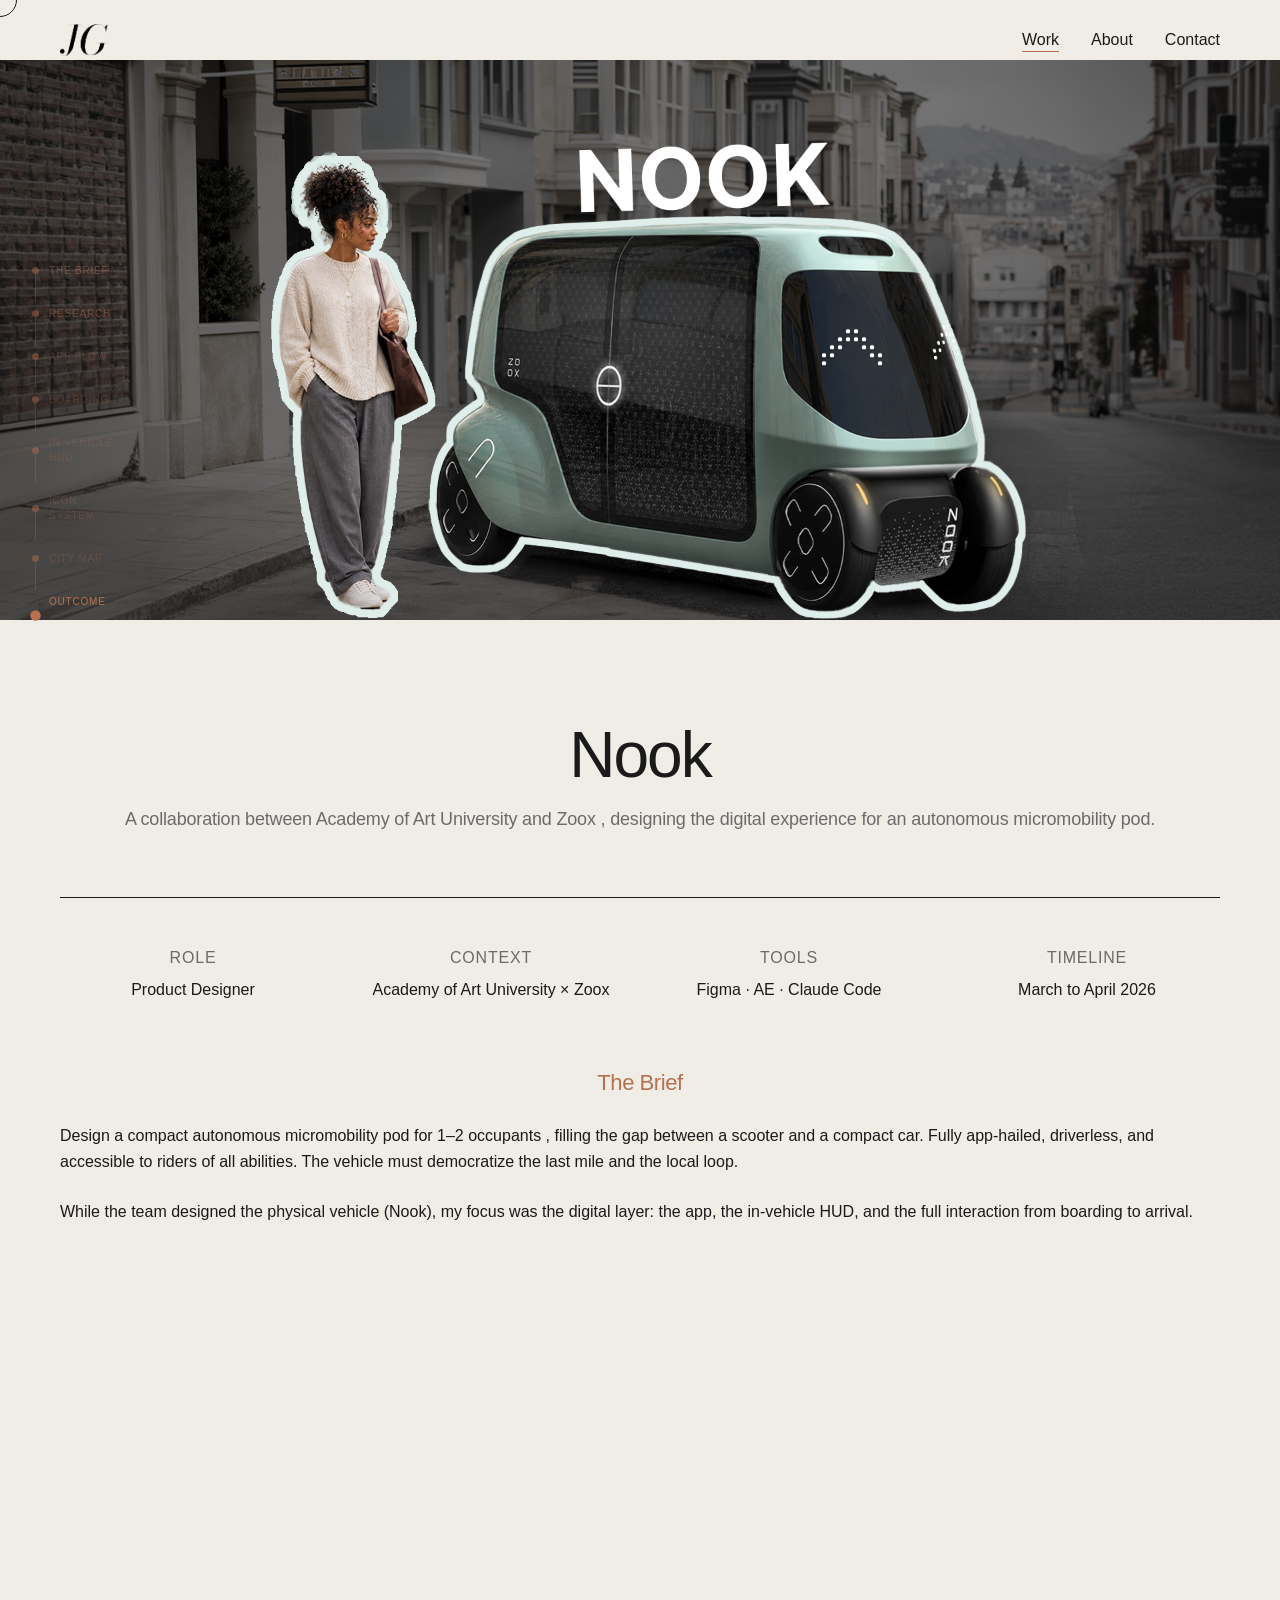
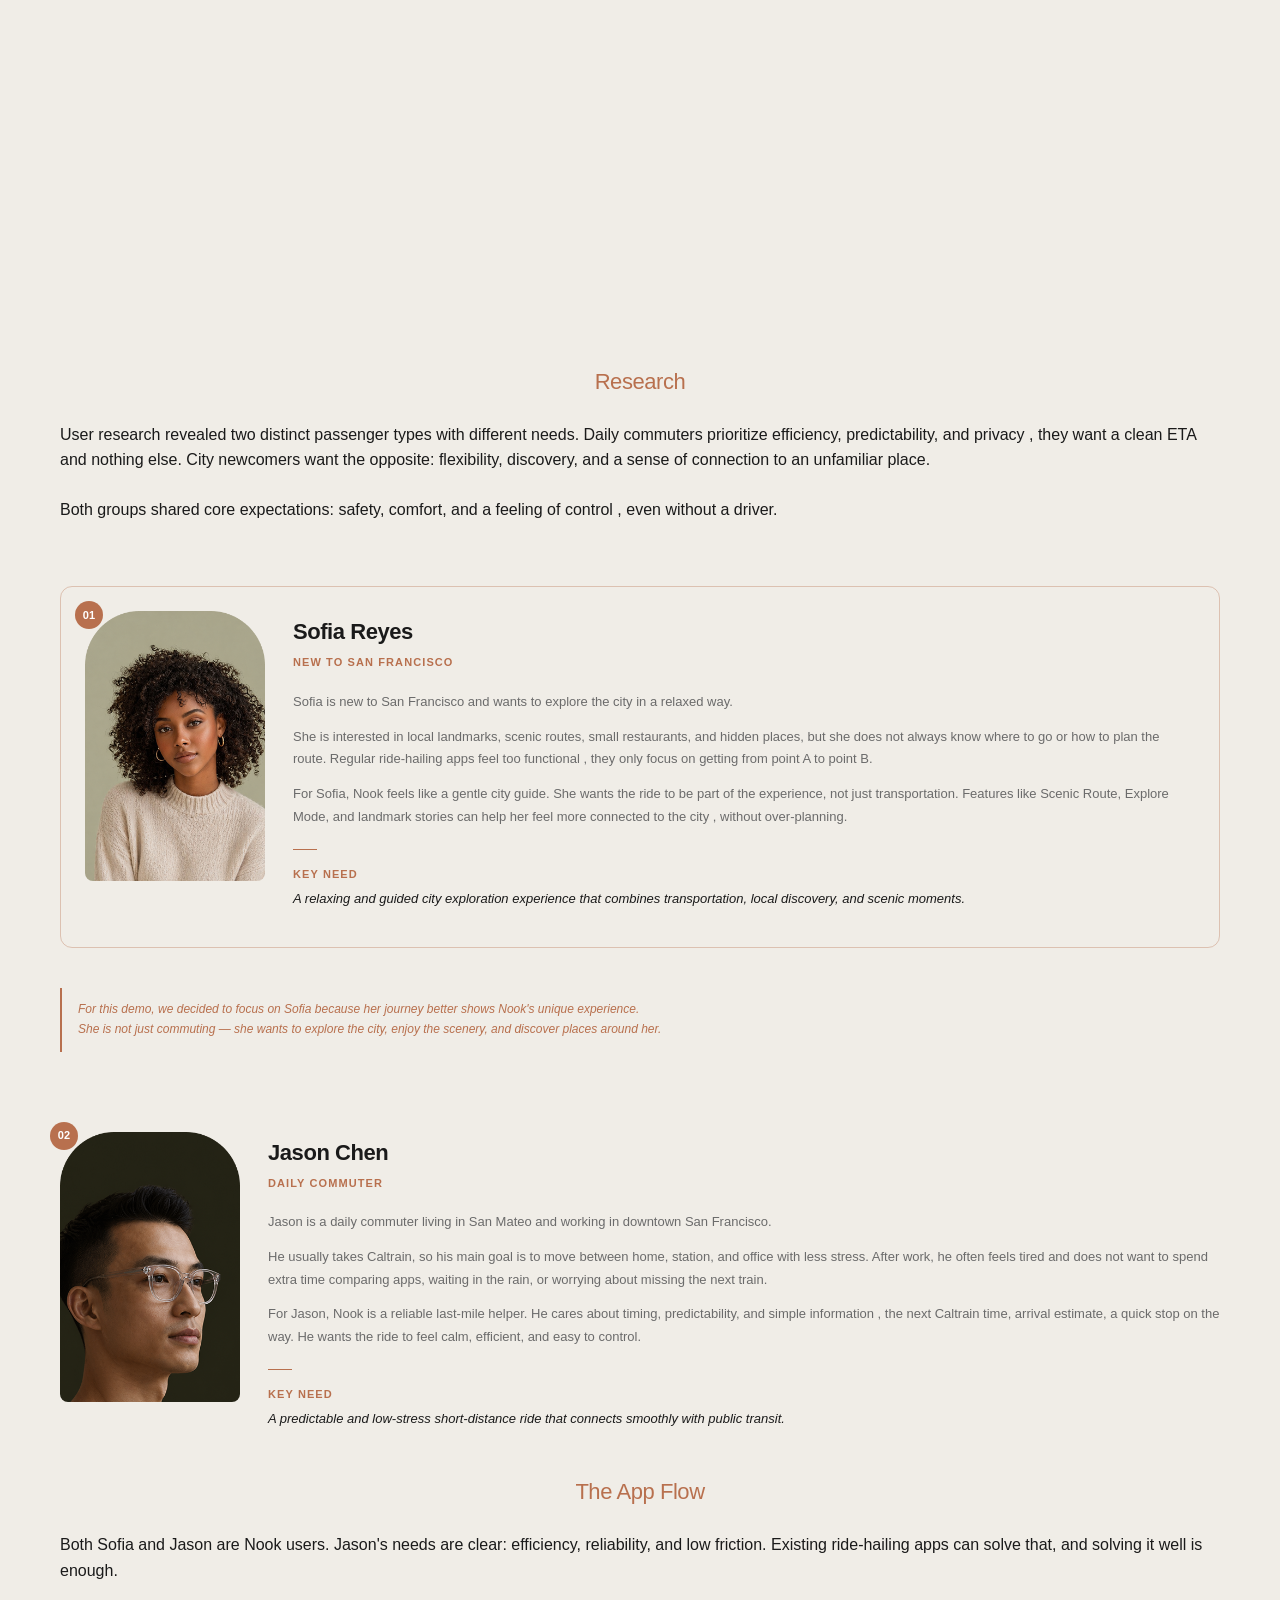
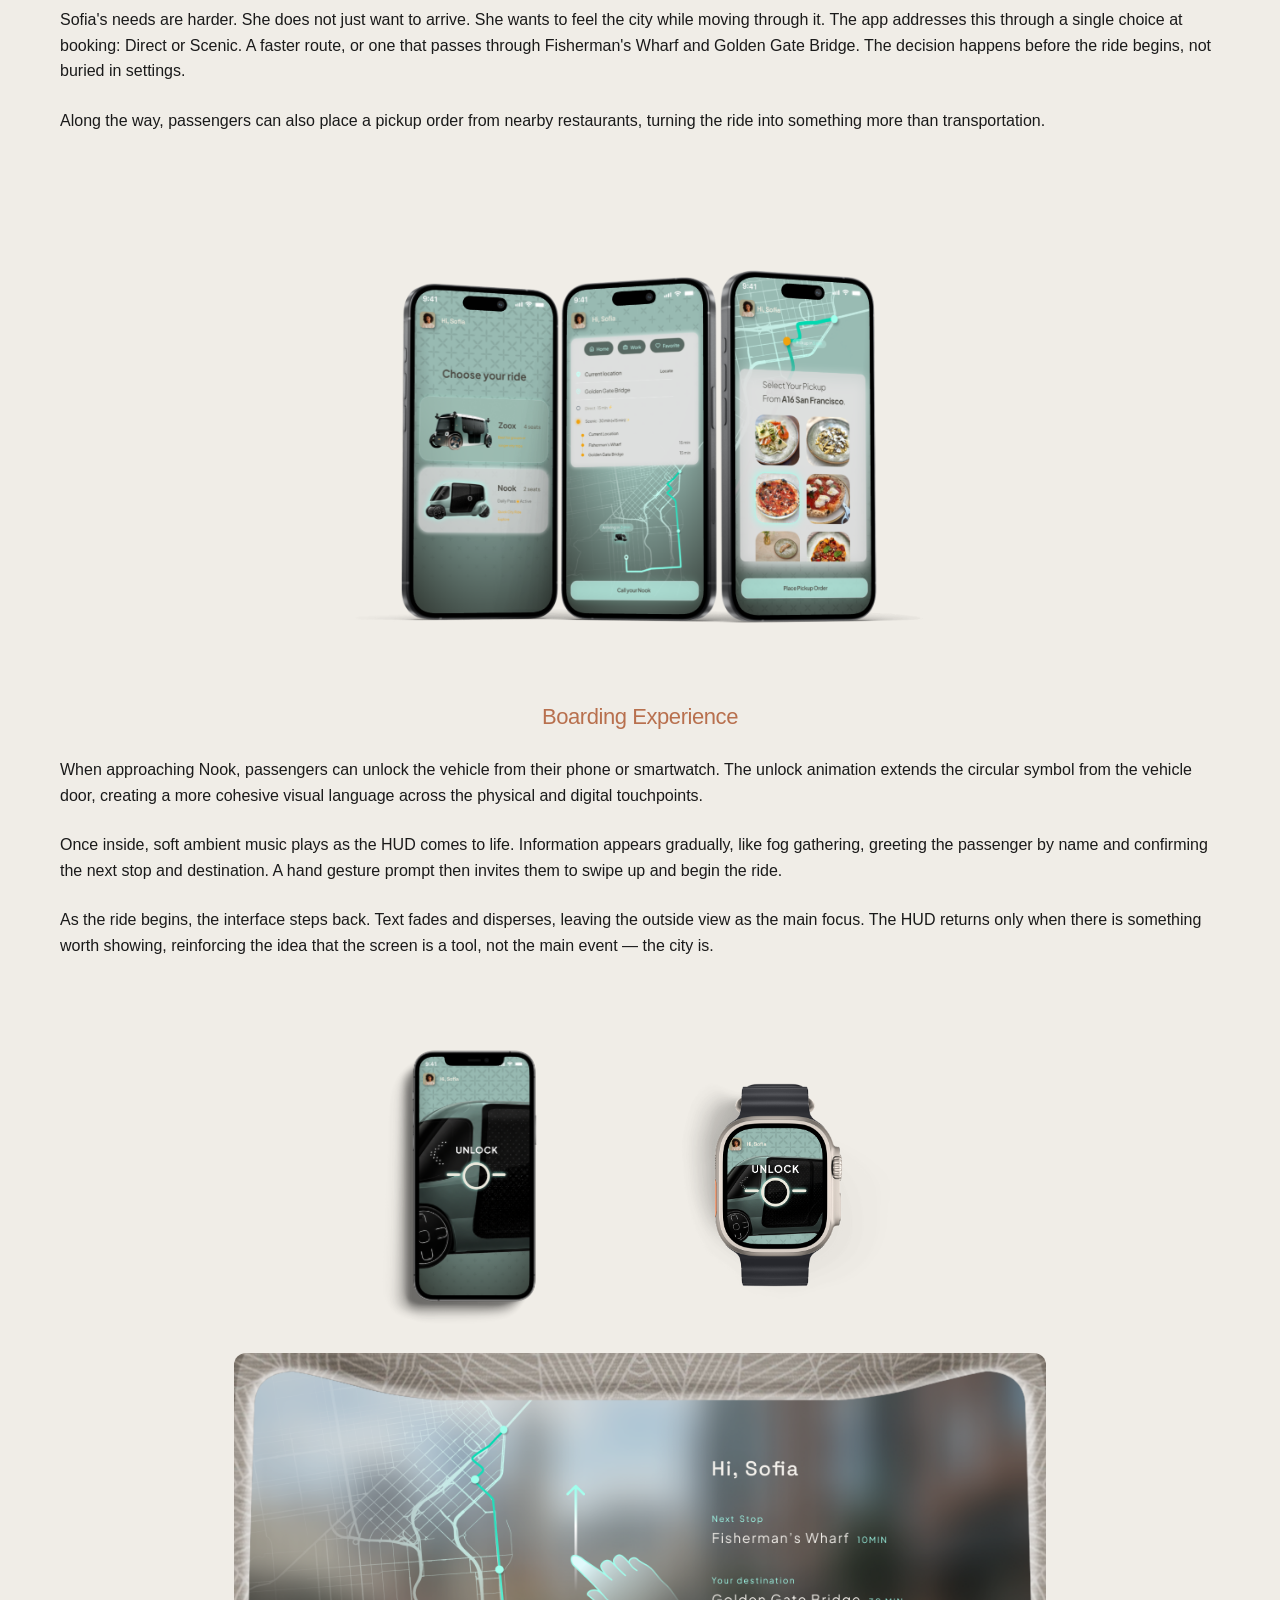
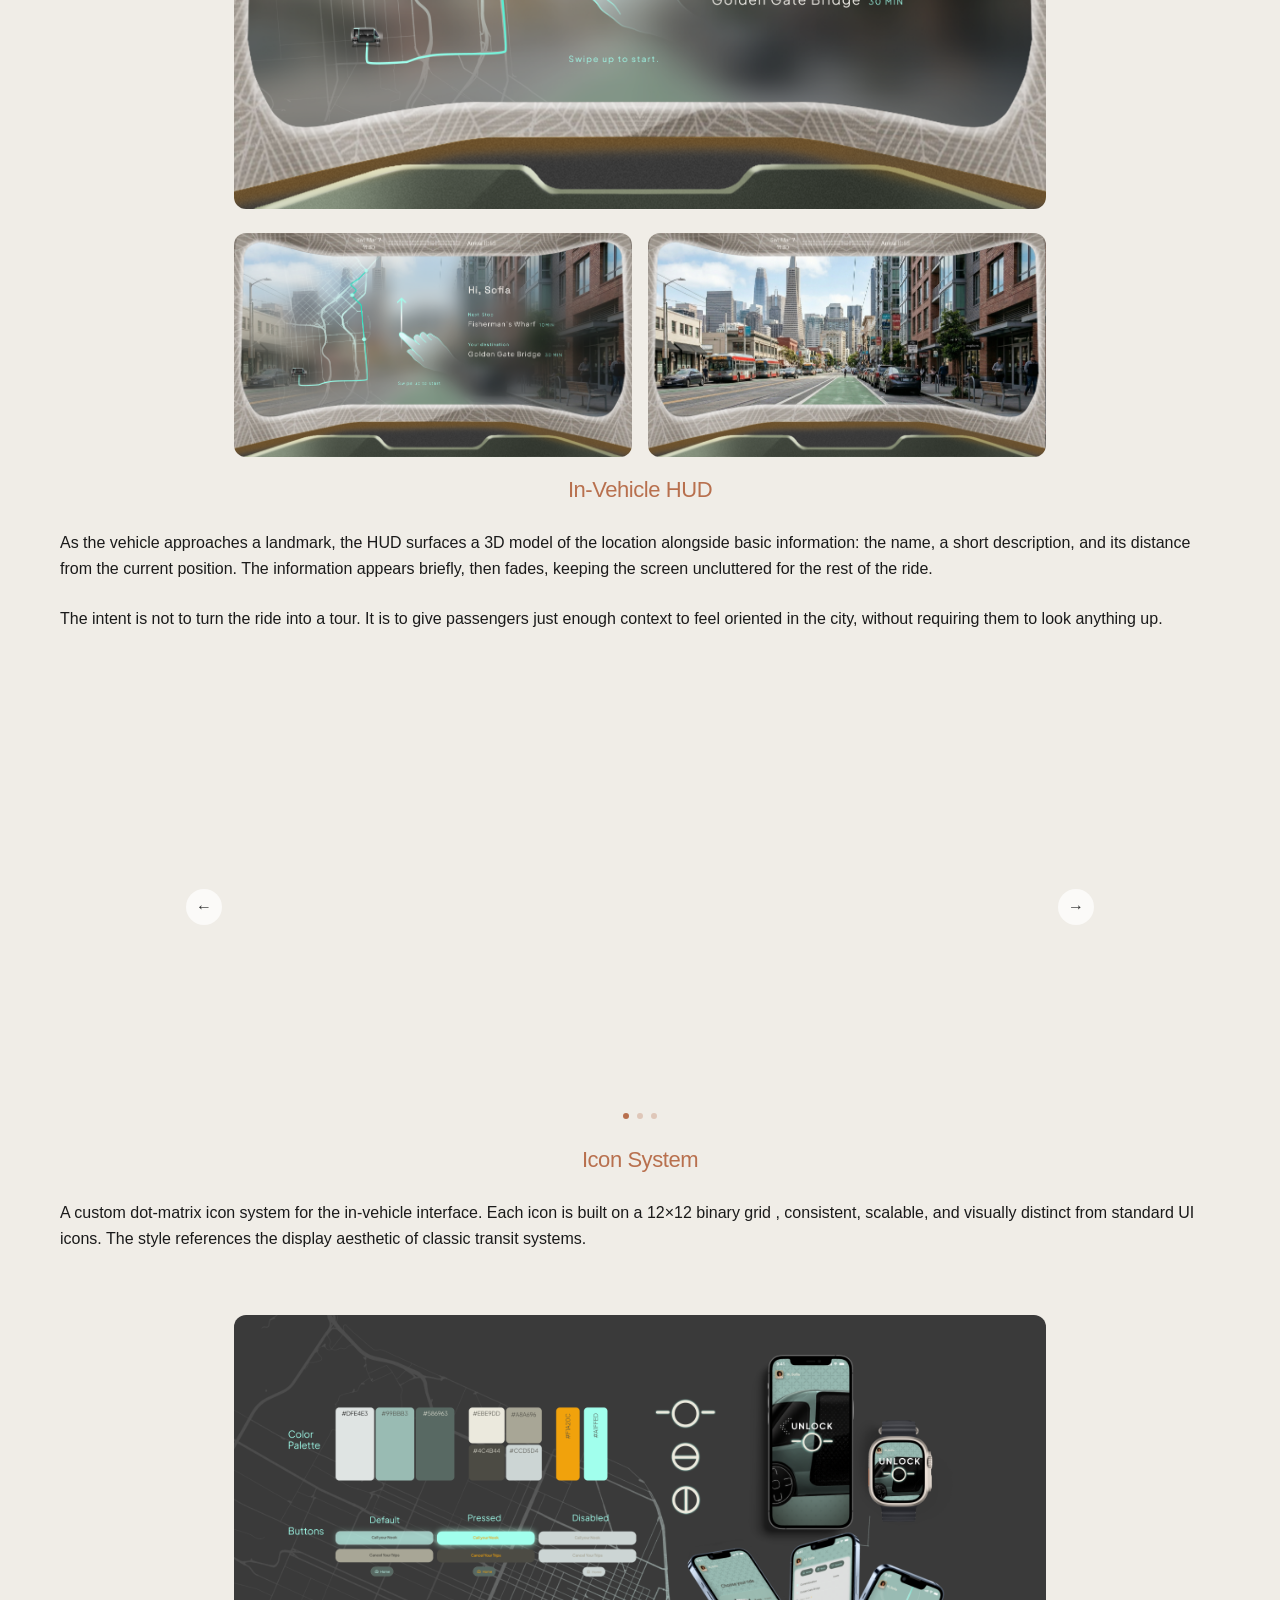
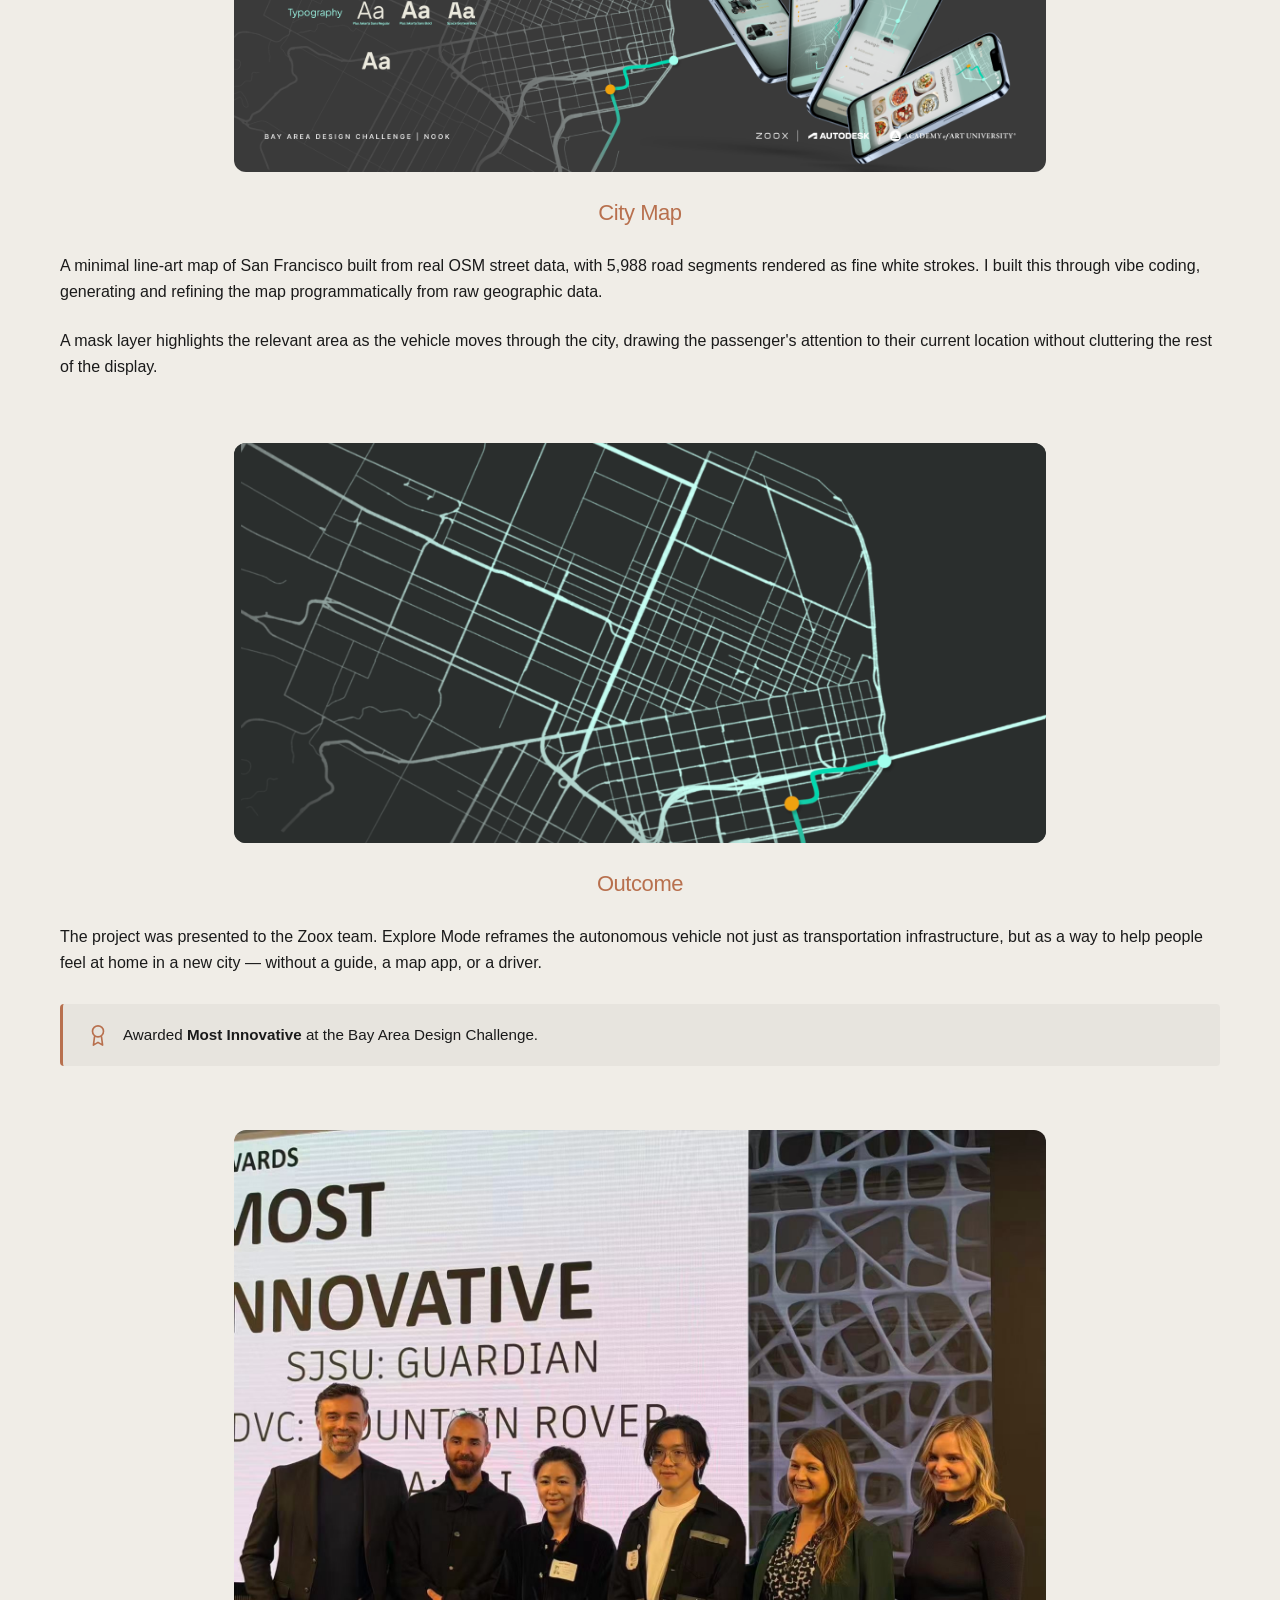
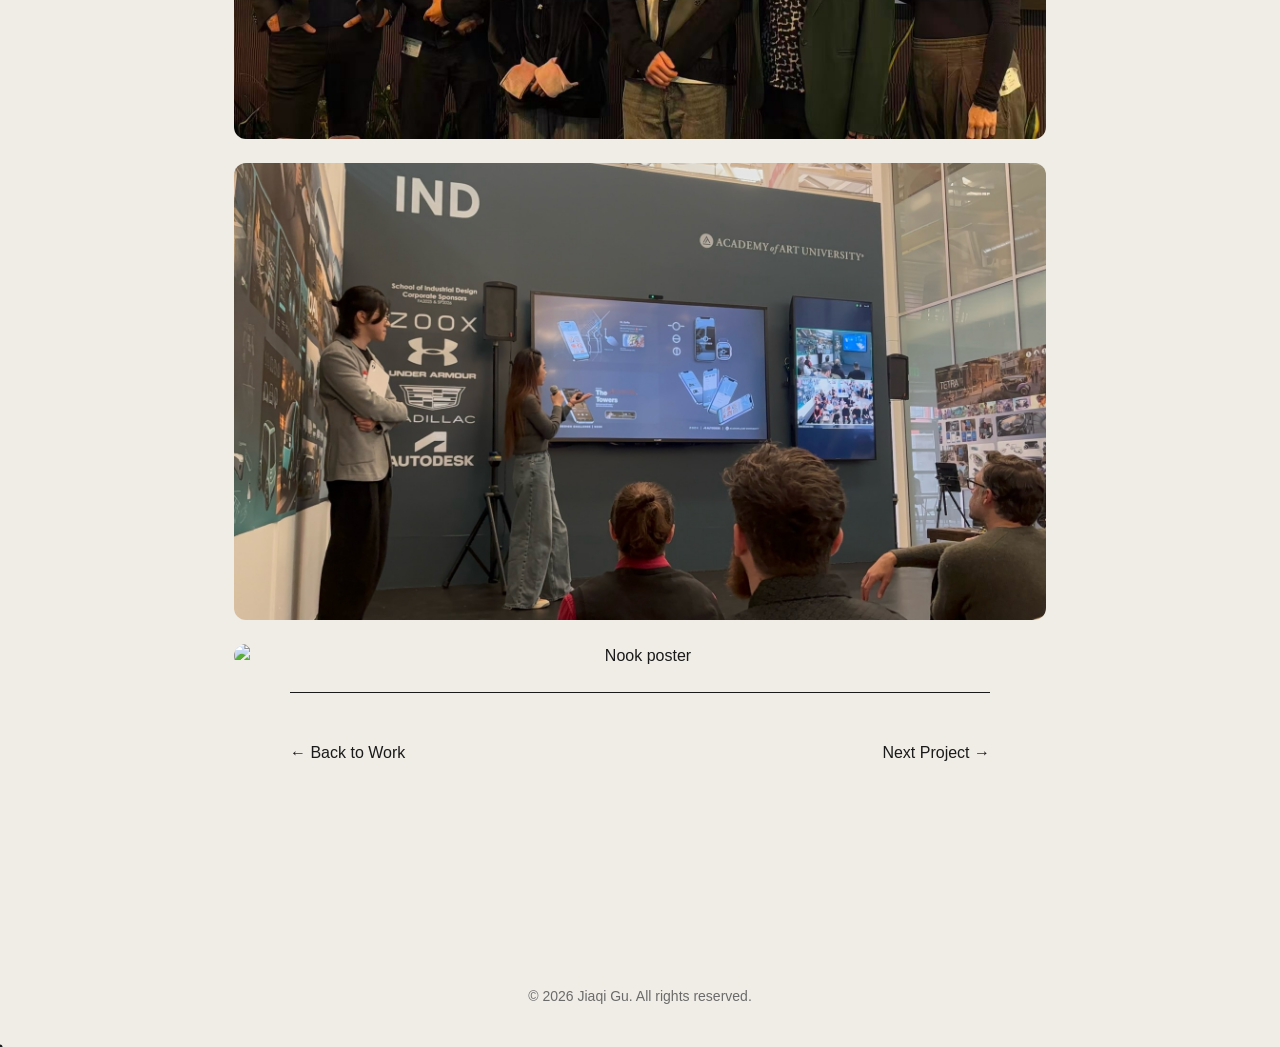
==== project-1.html @ 01f1fbd5 "Initial commit: portfolio website with hero grass/flower trail effect Co-Authored-By: Claude Sonnet " ====
<!DOCTYPE html>
<html lang="en">
<head>
    <meta charset="UTF-8">
    <meta name="viewport" content="width=device-width, initial-scale=1.0">
    <title>Nook | Jiaqi Gu</title>
    <link rel="icon" type="image/png" href="images/favicon.png">
    <link rel="preconnect" href="https://fonts.googleapis.com">
    <link rel="preconnect" href="https://fonts.gstatic.com" crossorigin>
    <link rel="stylesheet" href="styles.css">
    <style>
        .project-hero {
            width: 100%;
            aspect-ratio: 16 / 7;
            overflow: hidden;
            margin-top: 60px;
        }
        .project-hero img {
            width: 100%;
            height: 100%;
            object-fit: cover;
            display: block;
        }

        .img-placeholder {
            width: 100%;
            background: rgba(26, 26, 26, 0.05);
            border: 1.5px dashed rgba(26, 26, 26, 0.18);
            border-radius: 12px;
            display: flex;
            flex-direction: column;
            align-items: center;
            justify-content: center;
            gap: 6px;
            padding: 40px 24px;
            margin: 24px 0;
            text-align: center;
        }
        .img-placeholder span { font-family: var(--font-body); color: var(--text-secondary); font-size: 13px; }
        .img-placeholder .placeholder-label {
            font-size: 10px;
            letter-spacing: 0.12em;
            text-transform: uppercase;
            color: var(--text-light);
            margin-top: 4px;
        }
        .img-placeholder.hero-placeholder {
            aspect-ratio: 16 / 7;
            border-radius: 0;
            margin: 0;
            border: none;
            background: rgba(26, 26, 26, 0.07);
        }
        .img-placeholder.wide { aspect-ratio: 16 / 5; }
        .img-placeholder.tall { aspect-ratio: 4 / 3; }
        .img-placeholder.phone { aspect-ratio: 9 / 16; }

        .screenshots-row {
            display: grid;
            grid-template-columns: repeat(3, 1fr);
            gap: 16px;
            margin: 24px 0;
        }
        .screenshots-row-2 {
            display: grid;
            grid-template-columns: repeat(2, 1fr);
            gap: 16px;
            margin: 24px 0;
        }
        .persona-grid {
            display: flex;
            flex-direction: column;
            gap: 40px;
            margin: 32px 0;
        }

        /* Primary persona (Sofia) */
        .persona-card {
            display: grid;
            grid-template-columns: 180px 1fr;
            gap: 28px;
            align-items: start;
        }
        .persona-card-primary {
            border: 1px solid rgba(184,112,78,0.35);
            border-radius: 12px;
            padding: 24px;
        }
        .persona-photo-wrap {
            position: relative;
        }
        .persona-photo {
            width: 180px;
            aspect-ratio: 2/3;
            object-fit: cover;
            object-position: top center;
            border-radius: 8px;
            display: block;
            filter: grayscale(8%);
        }
        .persona-number {
            position: absolute;
            top: -10px;
            left: -10px;
            width: 28px;
            height: 28px;
            background: #B8704E;
            color: #fff;
            border-radius: 50%;
            font-size: 11px;
            font-weight: 700;
            display: flex;
            align-items: center;
            justify-content: center;
            letter-spacing: 0.02em;
        }
        .persona-info {
            padding-top: 4px;
            text-align: left;
        }
        .persona-info h3 {
            font-size: 22px;
            font-weight: 700;
            letter-spacing: -0.02em;
            color: var(--text-primary);
            margin: 0 0 6px;
        }
        .persona-type {
            font-size: 11px;
            color: #B8704E;
            font-weight: 600;
            letter-spacing: 0.1em;
            text-transform: uppercase;
            margin: 0 0 20px;
            display: block;
        }
        .persona-info p {
            font-size: 13px;
            line-height: 1.75;
            color: var(--text-secondary);
            margin: 0 0 12px;
        }
        .persona-divider {
            width: 24px;
            height: 1px;
            background: #B8704E;
            margin: 20px 0 16px;
        }
        .persona-key-need-label {
            font-size: 11px;
            color: #B8704E;
            font-weight: 600;
            letter-spacing: 0.1em;
            text-transform: uppercase;
            margin: 0 0 6px;
            display: block;
        }
        .persona-key-need-text {
            font-size: 13px;
            line-height: 1.65;
            color: var(--text-primary) !important;
            font-style: italic;
        }

        .persona-focus-note {
            font-size: 12px;
            color: #B8704E;
            font-style: italic;
            line-height: 1.65;
            padding: 12px 16px;
            border-left: 2px solid #B8704E;
            margin: 0 0 40px;
            text-align: left;
        }
        /* Timeline */
        .timeline-nav {
            position: fixed;
            left: 32px;
            top: 50%;
            transform: translateY(-50%);
            display: flex;
            flex-direction: column;
            align-items: flex-start;
            z-index: 100;
        }
        .timeline-item {
            display: flex;
            align-items: center;
            gap: 10px;
            cursor: pointer;
            text-decoration: none;
            position: relative;
        }
        .timeline-dot-wrap {
            display: flex;
            flex-direction: column;
            align-items: center;
            flex-shrink: 0;
        }
        .timeline-dot {
            width: 7px;
            height: 7px;
            border-radius: 50%;
            background: rgba(184,112,78,0.45);
            flex-shrink: 0;
            transition: background 0.25s, transform 0.25s, box-shadow 0.25s;
            z-index: 1;
        }
        .timeline-line {
            width: 1.5px;
            height: 28px;
            background: rgba(184,112,78,0.3);
        }
        .timeline-item:last-child .timeline-line {
            display: none;
        }
        .timeline-label {
            font-size: 10px;
            letter-spacing: 0.08em;
            text-transform: uppercase;
            color: rgba(184,112,78,0.5);
            white-space: nowrap;
            transition: color 0.25s, opacity 0.25s;
            opacity: 0.5;
            font-family: var(--font-body, sans-serif);
            padding-bottom: 28px;
        }
        .timeline-item:hover .timeline-label,
        .timeline-item.active .timeline-label {
            opacity: 1;
        }
        .timeline-item.active .timeline-dot {
            background: #B8704E;
            transform: scale(1.5);
            animation: dot-pulse 2s ease-in-out infinite;
        }
        .timeline-item.active .timeline-label {
            opacity: 1;
            color: #B8704E;
        }
        .timeline-item:hover .timeline-dot {
            background: #B8704E;
            box-shadow: 0 0 6px 3px rgba(184,112,78,0.5);
        }
        .timeline-item:hover .timeline-label {
            opacity: 1;
            color: #B8704E;
        }
        @media (max-width: 1100px) {
            .timeline-nav { display: none; }
        }

        .project-section-title { color: #B8704E; }
        [id^="section-"] { scroll-margin-top: 100px; }

        /* HUD Slideshow */
        .hud-slideshow {
            position: relative;
            width: 70%;
            margin: 24px auto;
        }
        .hud-slide { display: none; }
        .hud-slide.active { display: block; }
        .hud-btn {
            position: absolute;
            top: 50%;
            transform: translateY(-50%);
            background: rgba(255,255,255,0.7);
            border: none;
            border-radius: 50%;
            width: 36px;
            height: 36px;
            font-size: 16px;
            cursor: pointer;
            display: flex;
            align-items: center;
            justify-content: center;
            color: #333;
            transition: background 0.2s;
            z-index: 2;
        }
        .hud-btn:hover { background: rgba(255,255,255,0.95); }
        .hud-prev { left: -48px; }
        .hud-next { right: -48px; }
        .hud-dots {
            display: flex;
            justify-content: center;
            gap: 8px;
            margin-top: 12px;
        }
        .hud-dot {
            width: 6px;
            height: 6px;
            border-radius: 50%;
            background: rgba(184,112,78,0.3);
            cursor: pointer;
            transition: background 0.2s;
        }
        .hud-dot.active { background: #B8704E; }

        @keyframes dot-pulse {
            0%, 100% { box-shadow: 0 0 4px 2px rgba(184,112,78,0.5), 0 0 10px 4px rgba(184,112,78,0.25); }
            50%       { box-shadow: 0 0 8px 4px rgba(184,112,78,0.8), 0 0 20px 8px rgba(184,112,78,0.4); }
        }

        .video-embed {
            position: relative;
            width: 100%;
            aspect-ratio: 16 / 9;
            margin: 24px 0;
            border-radius: 12px;
            overflow: hidden;
        }
        .video-embed iframe {
            position: absolute;
            top: 0; left: 0;
            width: 100%;
            height: 100%;
        }
    </style>
</head>
<body>
    <nav class="navbar">
        <div class="container">
            <div class="nav-brand">
                <a href="index.html"><img src="images/logo.png" alt="Jiaqi Gu" class="nav-logo"></a>
            </div>
            <ul class="nav-menu">
                <li><a href="index.html" class="nav-link" data-section="work">Work</a></li>
                <li><a href="index.html#about" class="nav-link" data-section="about">About</a></li>
                <li><a href="https://mail.google.com/mail/?view=cm&fs=1&to=jiaqig15@gmail.com" target="_blank" class="nav-link">Contact</a></li>
            </ul>
            <div class="hamburger">
                <span></span>
                <span></span>
                <span></span>
            </div>
        </div>
    </nav>

    <nav class="timeline-nav" aria-label="Page sections">
        <a href="#section-brief" class="timeline-item" data-target="section-brief">
            <span class="timeline-dot-wrap"><span class="timeline-dot"></span><span class="timeline-line"></span></span><span class="timeline-label">The Brief</span>
        </a>
        <a href="#section-research" class="timeline-item" data-target="section-research">
            <span class="timeline-dot-wrap"><span class="timeline-dot"></span><span class="timeline-line"></span></span><span class="timeline-label">Research</span>
        </a>
        <a href="#section-appflow" class="timeline-item" data-target="section-appflow">
            <span class="timeline-dot-wrap"><span class="timeline-dot"></span><span class="timeline-line"></span></span><span class="timeline-label">App Flow</span>
        </a>
        <a href="#section-boarding" class="timeline-item" data-target="section-boarding">
            <span class="timeline-dot-wrap"><span class="timeline-dot"></span><span class="timeline-line"></span></span><span class="timeline-label">Boarding</span>
        </a>
        <a href="#section-hud" class="timeline-item" data-target="section-hud">
            <span class="timeline-dot-wrap"><span class="timeline-dot"></span><span class="timeline-line"></span></span><span class="timeline-label">In-Vehicle<br>HUD</span>
        </a>
        <a href="#section-icons" class="timeline-item" data-target="section-icons">
            <span class="timeline-dot-wrap"><span class="timeline-dot"></span><span class="timeline-line"></span></span><span class="timeline-label">Icon<br>System</span>
        </a>
        <a href="#section-map" class="timeline-item" data-target="section-map">
            <span class="timeline-dot-wrap"><span class="timeline-dot"></span><span class="timeline-line"></span></span><span class="timeline-label">City Map</span>
        </a>
        <a href="#section-outcome" class="timeline-item" data-target="section-outcome">
            <span class="timeline-dot-wrap"><span class="timeline-dot"></span><span class="timeline-line"></span></span><span class="timeline-label">Outcome</span>
        </a>
    </nav>

    <div class="project-hero">
        <img src="images/zoox_cover.png" alt="Nook">
    </div>

    <main class="project-detail-section">
        <div class="container">

            <header class="project-header">
                <h1 class="project-detail-title">Nook</h1>
                <p class="project-detail-subtitle">A collaboration between Academy of Art University and Zoox , designing the digital experience for an autonomous micromobility pod.</p>
            </header>

            <div class="project-meta">
                <div class="project-meta-item">
                    <h3>Role</h3>
                    <p>Product Designer</p>
                </div>
                <div class="project-meta-item">
                    <h3>Context</h3>
                    <p>Academy of Art University × Zoox</p>
                </div>
                <div class="project-meta-item">
                    <h3>Tools</h3>
                    <p>Figma · AE · Claude Code</p>
                </div>
                <div class="project-meta-item">
                    <h3>Timeline</h3>
                    <p>March to April 2026</p>
                </div>
            </div>

            <div class="project-content">

                <div class="project-text" id="section-brief">
                    <h2 class="project-section-title">The Brief</h2>
                    <p class="project-paragraph">
                        Design a compact autonomous micromobility pod for 1–2 occupants , filling the gap between a scooter and a compact car. Fully app-hailed, driverless, and accessible to riders of all abilities. The vehicle must democratize the last mile and the local loop.
                    </p>
                    <p class="project-paragraph">
                        While the team designed the physical vehicle (Nook), my focus was the digital layer: the app, the in-vehicle HUD, and the full interaction from boarding to arrival.
                    </p>
                </div>

                <div class="video-embed">
                    <iframe src="https://www.youtube.com/embed/SLRP7ri02no" title="Nook , Brief Overview" frameborder="0" allow="accelerometer; autoplay; clipboard-write; encrypted-media; gyroscope; picture-in-picture" allowfullscreen></iframe>
                </div>

                <div class="project-text" id="section-research">
                    <h2 class="project-section-title">Research</h2>
                    <p class="project-paragraph">
                        User research revealed two distinct passenger types with different needs. Daily commuters prioritize efficiency, predictability, and privacy , they want a clean ETA and nothing else. City newcomers want the opposite: flexibility, discovery, and a sense of connection to an unfamiliar place.
                    </p>
                    <p class="project-paragraph">
                        Both groups shared core expectations: safety, comfort, and a feeling of control , even without a driver.
                    </p>
                </div>

                <div class="persona-grid">
                    <div class="persona-card persona-card-primary">
                        <div class="persona-photo-wrap">
                            <span class="persona-number">01</span>
                            <img src="images/persona1.png" alt="Sofia Reyes" class="persona-photo">
                        </div>
                        <div class="persona-info">
                            <h3>Sofia Reyes</h3>
                            <span class="persona-type">New to San Francisco</span>
                            <p>Sofia is new to San Francisco and wants to explore the city in a relaxed way.</p>
                            <p>She is interested in local landmarks, scenic routes, small restaurants, and hidden places, but she does not always know where to go or how to plan the route. Regular ride-hailing apps feel too functional , they only focus on getting from point A to point B.</p>
                            <p>For Sofia, Nook feels like a gentle city guide. She wants the ride to be part of the experience, not just transportation. Features like Scenic Route, Explore Mode, and landmark stories can help her feel more connected to the city , without over-planning.</p>
                            <div class="persona-divider"></div>
                            <span class="persona-key-need-label">Key need</span>
                            <p class="persona-key-need-text">A relaxing and guided city exploration experience that combines transportation, local discovery, and scenic moments.</p>
                        </div>
                    </div>
                    <p class="persona-focus-note">For this demo, we decided to focus on Sofia because her journey better shows Nook's unique experience.<br>She is not just commuting — she wants to explore the city, enjoy the scenery, and discover places around her.</p>

                    <div class="persona-card">
                        <div class="persona-photo-wrap">
                            <span class="persona-number">02</span>
                            <img src="images/persona2.png" alt="Jason Chen" class="persona-photo">
                        </div>
                        <div class="persona-info">
                            <h3>Jason Chen</h3>
                            <span class="persona-type">Daily Commuter</span>
                            <p>Jason is a daily commuter living in San Mateo and working in downtown San Francisco.</p>
                            <p>He usually takes Caltrain, so his main goal is to move between home, station, and office with less stress. After work, he often feels tired and does not want to spend extra time comparing apps, waiting in the rain, or worrying about missing the next train.</p>
                            <p>For Jason, Nook is a reliable last-mile helper. He cares about timing, predictability, and simple information , the next Caltrain time, arrival estimate, a quick stop on the way. He wants the ride to feel calm, efficient, and easy to control.</p>
                            <div class="persona-divider"></div>
                            <span class="persona-key-need-label">Key need</span>
                            <p class="persona-key-need-text">A predictable and low-stress short-distance ride that connects smoothly with public transit.</p>
                        </div>
                    </div>
                </div>

                <div class="project-text" id="section-appflow">
                    <h2 class="project-section-title">The App Flow</h2>
                    <p class="project-paragraph">
                        Both Sofia and Jason are Nook users. Jason's needs are clear: efficiency, reliability, and low friction. Existing ride-hailing apps can solve that, and solving it well is enough.
                    </p>
                    <p class="project-paragraph">
                        Sofia's needs are harder. She does not just want to arrive. She wants to feel the city while moving through it. The app addresses this through a single choice at booking: Direct or Scenic. A faster route, or one that passes through Fisherman's Wharf and Golden Gate Bridge. The decision happens before the ride begins, not buried in settings.
                    </p>
                    <p class="project-paragraph">
                        Along the way, passengers can also place a pickup order from nearby restaurants, turning the ride into something more than transportation.
                    </p>
                </div>

                <img src="images/zoox_1.png" alt="Nook app flow" style="width:55%; display:block; margin: 24px auto; border-radius:12px;">

                <div class="project-text" id="section-boarding">
                    <h2 class="project-section-title">Boarding Experience</h2>
                    <p class="project-paragraph">
                        When approaching Nook, passengers can unlock the vehicle from their phone or smartwatch. The unlock animation extends the circular symbol from the vehicle door, creating a more cohesive visual language across the physical and digital touchpoints.
                    </p>
                    <p class="project-paragraph">
                        Once inside, soft ambient music plays as the HUD comes to life. Information appears gradually, like fog gathering, greeting the passenger by name and confirming the next stop and destination. A hand gesture prompt then invites them to swipe up and begin the ride.
                    </p>
                    <p class="project-paragraph">
                        As the ride begins, the interface steps back. Text fades and disperses, leaving the outside view as the main focus. The HUD returns only when there is something worth showing, reinforcing the idea that the screen is a tool, not the main event — the city is.
                    </p>
                </div>

                <div style="width:60%; margin: 24px auto; display:flex; gap:0; align-items:flex-start;">
                    <img src="images/zoox_unlock.png" alt="Boarding unlock" style="width:50%; border-radius:12px;">
                    <img src="images/zoox_watch.png" alt="Boarding watch" style="width:50%; border-radius:12px; margin-top:48px; margin-left:-40px;">
                </div>

                <img src="images/zoox_2.png" alt="HUD boarding screen" style="width:70%; display:block; margin: 24px auto; border-radius:12px;">
                <div class="screenshots-row-2" style="width:70%; margin: 16px auto;">
                    <img src="images/zoox_2_1.png" alt="HUD fading" style="width:100%; border-radius:12px;">
                    <img src="images/zoox_2_2.png" alt="Screen clears to city view" style="width:100%; border-radius:12px;">
                </div>

                <div class="project-text" id="section-hud">
                    <h2 class="project-section-title">In-Vehicle HUD</h2>
                    <p class="project-paragraph">
                        As the vehicle approaches a landmark, the HUD surfaces a 3D model of the location alongside basic information: the name, a short description, and its distance from the current position. The information appears briefly, then fades, keeping the screen uncluttered for the rest of the ride.
                    </p>
                    <p class="project-paragraph">
                        The intent is not to turn the ride into a tour. It is to give passengers just enough context to feel oriented in the city, without requiring them to look anything up.
                    </p>
                </div>

                <div class="hud-slideshow">
                    <div class="hud-slide active">
                        <video autoplay loop muted playsinline style="width:100%; border-radius:12px; display:block;">
                            <source src="images/golden_gate.mov" type="video/mp4">
                        </video>
                    </div>
                    <div class="hud-slide">
                        <img src="images/zoox_3.png" style="width:100%; border-radius:12px; display:block;">
                    </div>
                    <div class="hud-slide">
                        <img src="images/zoox_5.png" style="width:100%; border-radius:12px; display:block;">
                    </div>
                    <button class="hud-btn hud-prev" aria-label="Previous">&#8592;</button>
                    <button class="hud-btn hud-next" aria-label="Next">&#8594;</button>
                    <div class="hud-dots">
                        <span class="hud-dot active"></span>
                        <span class="hud-dot"></span>
                        <span class="hud-dot"></span>
                    </div>
                </div>

                <div class="project-text" id="section-icons">
                    <h2 class="project-section-title">Icon System</h2>
                    <p class="project-paragraph">
                        A custom dot-matrix icon system for the in-vehicle interface. Each icon is built on a 12×12 binary grid , consistent, scalable, and visually distinct from standard UI icons. The style references the display aesthetic of classic transit systems.
                    </p>
                </div>

                <img src="images/zoox_ux.png" alt="Icon System" style="width:70%; display:block; border-radius:12px; margin: 24px auto;">

                <div class="project-text" id="section-map">
                    <h2 class="project-section-title">City Map</h2>
                    <p class="project-paragraph">
                        A minimal line-art map of San Francisco built from real OSM street data, with 5,988 road segments rendered as fine white strokes. I built this through vibe coding, generating and refining the map programmatically from raw geographic data.
                    </p>
                    <p class="project-paragraph">
                        A mask layer highlights the relevant area as the vehicle moves through the city, drawing the passenger's attention to their current location without cluttering the rest of the display.
                    </p>
                </div>

                <div style="background:#2a2e2d; border-radius:12px; overflow:hidden; height:400px; width:70%; margin: 24px auto;">
                    <img src="images/zoox_map.png" alt="SF city map" style="width:100%; height:100%; object-fit:cover; object-position:30% 70%; display:block;">
                </div>

                <div class="project-text" id="section-outcome">
                    <h2 class="project-section-title">Outcome</h2>
                    <p class="project-paragraph">
                        The project was presented to the Zoox team. Explore Mode reframes the autonomous vehicle not just as transportation infrastructure, but as a way to help people feel at home in a new city — without a guide, a map app, or a driver.
                    </p>
                    <div style="display:flex; align-items:center; gap:14px; margin-top:28px; padding:20px 24px; background:rgba(26,26,26,0.04); border-left:3px solid var(--accent); border-radius:4px;">
                        <svg width="22" height="22" viewBox="0 0 24 24" fill="none" stroke="var(--accent)" stroke-width="1.8" stroke-linecap="round" stroke-linejoin="round" style="flex-shrink:0"><circle cx="12" cy="8" r="6"/><path d="M8.21 13.89L7 23l5-3 5 3-1.21-9.12"/></svg>
                        <p style="margin:0; font-size:0.95rem; line-height:1.5; color:var(--text-primary);">
                            Awarded <strong>Most Innovative</strong> at the Bay Area Design Challenge.
                        </p>
                    </div>
                </div>

                <img src="images/zoox_presentation.jpg" alt="Bay Area Design Challenge — Most Innovative award" style="width:70%; display:block; margin:24px auto; border-radius:12px;">
                <img src="images/zoox_team.JPG" alt="Zoox presentation" style="width:70%; display:block; margin:24px auto; border-radius:12px;">
                <img src="images/zoox_poster.png" alt="Nook poster" style="width:70%; display:block; margin:24px auto; border-radius:12px;">

            </div>

            <div class="project-navigation">
                <a href="index.html" class="project-nav-link">← Back to Work</a>
                <a href="project-2.html" class="project-nav-link">Next Project →</a>
            </div>

        </div>
    </main>

    <footer class="footer">
        <div class="container">
            <p>© <span id="current-year">2024</span> Jiaqi Gu. All rights reserved.</p>
        </div>
    </footer>

    <script src="script.js"></script>
    <script>
        (function () {
            const slides = document.querySelectorAll('.hud-slide');
            const dots = document.querySelectorAll('.hud-dot');
            let current = 0;
            function goTo(n) {
                slides[current].classList.remove('active');
                dots[current].classList.remove('active');
                current = (n + slides.length) % slides.length;
                slides[current].classList.add('active');
                dots[current].classList.add('active');
            }
            document.querySelector('.hud-prev').addEventListener('click', () => goTo(current - 1));
            document.querySelector('.hud-next').addEventListener('click', () => goTo(current + 1));
            dots.forEach((dot, i) => dot.addEventListener('click', () => goTo(i)));
        })();

        (function () {
            const items = document.querySelectorAll('.timeline-item');
            const sections = Array.from(items).map(item =>
                document.getElementById(item.dataset.target)
            ).filter(Boolean);

            const observer = new IntersectionObserver((entries) => {
                entries.forEach(entry => {
                    if (entry.isIntersecting) {
                        items.forEach(i => i.classList.remove('active'));
                        const active = document.querySelector(`.timeline-item[data-target="${entry.target.id}"]`);
                        if (active) active.classList.add('active');
                    }
                });
            }, { rootMargin: '-10% 0px -80% 0px' });

            sections.forEach(s => observer.observe(s));

            items.forEach(item => {
                item.addEventListener('click', e => {
                    e.preventDefault();
                    const target = document.getElementById(item.dataset.target);
                    if (target) target.scrollIntoView({ behavior: 'smooth', block: 'start' });
                });
            });
        })();
    </script>
</body>
</html>
---- styles.css ----
/* Awards list in About */
.about-award-item {
    display: flex;
    align-items: flex-start;
    gap: 10px;
    margin-bottom: 14px;
}

.about-award-item svg {
    margin-top: 3px;
    flex-shrink: 0;
}

.about-award-title {
    font-size: 0.9rem;
    font-weight: 500;
    color: var(--text-primary);
    margin-bottom: 2px;
}

.about-award-sub {
    font-size: 0.8rem;
    color: var(--text-secondary);
}

/* Custom cursor */
body, a, button { cursor: none; }

.cursor-dot {
    position: fixed;
    width: 5px;
    height: 5px;
    background: var(--text-primary);
    border-radius: 50%;
    pointer-events: none;
    z-index: 9999;
    transform: translate(-50%, -50%);
    transition: opacity 0.3s, transform 0.15s ease;
}

.cursor-dot.hidden { transform: translate(-50%, -50%) scale(0); }

.cursor-ring {
    position: fixed;
    width: 34px;
    height: 34px;
    border: 1.5px solid var(--text-primary);
    border-radius: 50%;
    pointer-events: none;
    z-index: 9998;
    transform: translate(-50%, -50%);
    display: flex;
    align-items: center;
    justify-content: center;
    overflow: hidden;
    transition: width  0.35s cubic-bezier(0.23, 1, 0.32, 1),
                height 0.35s cubic-bezier(0.23, 1, 0.32, 1),
                background 0.35s ease,
                border-color 0.35s ease,
                opacity 0.3s;
}

.cursor-ring.view {
    width: 80px;
    height: 80px;
    background: transparent;
}

.cursor-ring.hover {
    width: 48px;
    height: 48px;
}

.cursor-label {
    font-size: 11px;
    font-weight: 500;
    letter-spacing: 0.06em;
    color: var(--text-primary);
    opacity: 0;
    transition: opacity 0.2s ease;
    white-space: nowrap;
    text-transform: uppercase;
}

.cursor-ring.view .cursor-label { opacity: 1; }

/* Award badge on work card */
.work-item-award {
    display: inline-flex;
    align-items: center;
    gap: 6px;
    margin-top: 16px;
    font-size: 0.75rem;
    color: var(--accent);
    letter-spacing: 0.02em;
}

/* Particle canvas */
.particle-canvas {
    position: absolute;
    inset: 0;
    pointer-events: none;
    z-index: 2;
}

/* Holographic shimmer overlay */
.holo-overlay {
    position: absolute;
    inset: 0;
    pointer-events: none;
    opacity: 0;
    border-radius: inherit;
    z-index: 2;
    mix-blend-mode: screen;
    transition: opacity 0.4s ease;
}

/* Card 3D tilt */
.work-item {
    will-change: transform;
    transform-style: preserve-3d;
}

.card-shine {
    position: absolute;
    inset: 0;
    border-radius: inherit;
    pointer-events: none;
    opacity: 0;
    transition: opacity 0.35s ease;
    z-index: 3;
}

/* Reset and Base Styles */
* {
    margin: 0;
    padding: 0;
    box-sizing: border-box;
}

@keyframes pageFadeIn {
    from { opacity: 0; }
    to   { opacity: 1; }
}

body {
    animation: pageFadeIn 0.25s ease;
}


:root {
    /* Color Variables */
    --text-primary: #1A1A1A;
    --text-secondary: #6B6B6B;
    --text-light: #AAA59F;
    --bg-primary: #F0EDE7;
    --accent: #B8704E;
    
    /* Font Variables */
    --font-heading: 'Geist', -apple-system, BlinkMacSystemFont, 'Segoe UI', Roboto, sans-serif;
    --font-body: 'Geist', -apple-system, BlinkMacSystemFont, 'Segoe UI', Roboto, 'Helvetica Neue', Arial, sans-serif;
}


html {
    scroll-behavior: smooth;
}

body {
    font-family: var(--font-body);
    color: var(--text-primary);
    line-height: 1.5;
    background-color: var(--bg-primary);
    font-size: 16px;
    -webkit-font-smoothing: antialiased;
    -moz-osx-font-smoothing: grayscale;
}

/* Headings use Space Grotesk */
h1, h2, h3, h4, h5, h6,
.work-title,
.page-title,
.project-detail-title,
.project-section-title,
.nav-brand,
.work-item-title,
.work-category-title {
    font-family: var(--font-heading);
}

.container {
    max-width: 1200px;
    margin: 0 auto;
    padding: 0 20px;
}

/* Navigation */
.navbar {
    position: fixed;
    top: 0;
    left: 0;
    right: 0;
    background-color: transparent;
    z-index: 1000;
    padding: 24px 0;
    border-bottom: 1px solid transparent;
    transition: background-color 0.4s ease, border-color 0.3s ease;
}

@media (hover: none) {
    .navbar {
        background-color: rgba(248, 244, 240, 0.75);
        backdrop-filter: blur(12px);
        -webkit-backdrop-filter: blur(12px);
    }
}

.navbar.scrolled {
    background-color: var(--bg-primary);
    border-bottom-color: rgba(26, 26, 26, 0.1);
}

.navbar .container {
    display: flex;
    justify-content: space-between;
    align-items: center;
    padding: 0 20px;
}

.nav-brand {
    font-size: 16px;
    font-weight: 400;
    display: flex;
    align-items: center;
    gap: 16px;
}

.nav-brand a {
    color: var(--text-primary);
    text-decoration: none;
    display: flex;
    align-items: center;
}

.nav-logo {
    height: 32px;
    width: auto;
    display: block;
}


.nav-menu {
    display: flex;
    list-style: none;
    gap: 32px;
}

.nav-link {
    text-decoration: none;
    color: var(--text-primary);
    font-weight: 400;
    font-size: 16px;
    position: relative;
}

.nav-link::after {
    content: '';
    position: absolute;
    bottom: -4px;
    left: 0;
    width: 0;
    height: 1px;
    background-color: var(--text-primary);
    transition: width 0.2s ease;
}

.nav-link:hover::after,
.nav-link.active::after {
    width: 100%;
    background-color: var(--accent);
}

.hamburger {
    display: none;
    flex-direction: column;
    cursor: pointer;
    gap: 4px;
}

.hamburger span {
    width: 24px;
    height: 1px;
    background-color: var(--text-primary);
    transition: all 0.3s ease;
}

/* Page fade-in on load */
main {
    animation: page-fade-in 0.35s ease both;
}

@keyframes page-fade-in {
    from { opacity: 0; }
    to   { opacity: 1; }
}

/* Work Section */
.work-section {
    padding-top: 0;
    padding-bottom: 80px;
}

.hero-section {
    display: flex;
    align-items: center;
    margin-bottom: 0;
    min-height: calc(100svh - 160px);
    padding: 100px 0 100px;
    position: relative;
    z-index: 0;
    overflow: hidden;
}

.hero-section::before {
    content: '';
    position: absolute;
    top: 0;
    left: 0;
    right: 0;
    height: 200px;
    background: linear-gradient(to bottom, var(--bg-primary), transparent);
    pointer-events: none;
    z-index: 4;
}

.hero-section::after {
    content: '';
    position: absolute;
    bottom: 0;
    left: 0;
    right: 0;
    height: 200px;
    background: linear-gradient(to bottom, transparent, var(--bg-primary));
    pointer-events: none;
    z-index: 4;
}

.hero-inner {
    display: grid;
    grid-template-columns: auto 380px;
    align-items: center;
    justify-content: center;
    gap: 64px;
    width: 100%;
    position: relative;
    z-index: 3;
}

.hero-name {
    font-family: 'Bodoni Moda', Georgia, serif;
    font-style: italic;
    font-weight: 300;
    font-size: clamp(80px, 14vw, 180px);
    line-height: 0.92;
    letter-spacing: -0.02em;
    color: var(--text-primary);
    animation: fade-up 0.6s ease 0.05s both;
}

.hero-role-label {
    font-size: 12px;
    font-weight: 400;
    letter-spacing: 0.18em;
    text-transform: uppercase;
    color: var(--text-secondary);
    margin-bottom: 14px;
    animation: fade-up 0.6s ease 0.2s both;
}

.hero-rule {
    width: 36px;
    height: 1px;
    background: var(--accent);
    margin-bottom: 20px;
    animation: fade-up 0.6s ease 0.28s both;
}

.hero-bio {
    font-size: 17px;
    font-weight: 400;
    color: var(--text-secondary);
    line-height: 1.75;
    margin-bottom: 28px;
    animation: fade-up 0.6s ease 0.35s both;
}

.hero-right .social-links {
    animation: fade-up 0.6s ease 0.5s both;
    justify-content: flex-start;
    margin-bottom: 0;
}

/* Gradient mesh blobs */
.hero-blob {
    position: absolute;
    border-radius: 50%;
    pointer-events: none;
    filter: blur(72px);
    z-index: 0;
    transition: filter 0.6s ease;
}

.hero-section.blob-hover .hero-blob {
    filter: blur(44px);
}

.hero-glow {
    position: absolute;
    width: 480px;
    height: 480px;
    border-radius: 50%;
    background: radial-gradient(circle, rgba(80, 110, 220, 0.10) 0%, transparent 70%);
    pointer-events: none;
    transform: translate(-50%, -50%);
    transition: opacity 0.3s ease;
    opacity: 0;
    z-index: 0;
}


.hero-content {
    max-width: 640px;
    text-align: center;
    position: relative;
    z-index: 1;
    display: none;
}

@keyframes fade-up {
    from {
        opacity: 0;
        transform: translateY(20px);
    }
    to {
        opacity: 1;
        transform: translateY(0);
    }
}

.hero-content .work-intro-name {
    animation: fade-up 0.6s ease both;
    animation-delay: 0.05s;
}

.hero-content .work-intro-role {
    animation: fade-up 0.6s ease both;
    animation-delay: 0.2s;
}

.hero-content .work-intro {
    animation: fade-up 0.6s ease both;
    animation-delay: 0.35s;
}

.hero-content .social-links {
    animation: fade-up 0.6s ease both;
    animation-delay: 0.5s;
}

.work-intro-name {
    margin-bottom: 12px;
}

.work-intro-role {
    font-size: 13px;
    font-weight: 400;
    text-transform: uppercase;
    letter-spacing: 0.12em;
    color: var(--text-secondary);
    margin-bottom: 24px;
}

p.work-intro-name strong {
    font-size: 80px;
    font-weight: 700;
    letter-spacing: -0.03em;
    line-height: 1.1;
}

.hero-photo {
    width: 300px;
    height: 300px;
    border-radius: 50%;
    object-fit: cover;
    display: block;
}

.work-title {
    font-size: 64px;
    font-weight: 400;
    margin-bottom: 24px;
    letter-spacing: -0.03em;
    line-height: 1.1;
}

.work-intro {
    font-size: 20px;
    color: var(--text-primary);
    margin-bottom: 16px;
    line-height: 1.6;
    max-width: 600px;
}

.work-intro:last-child {
    margin-bottom: 32px;
}

.work-intro strong {
    font-weight: 700;
    font-size: 20px;
}


.work-category {
    transition: opacity 0.3s ease, transform 0.3s ease;
}

.work-list {
    display: flex;
    flex-direction: column;
    gap: 48px;
}

.work-list.show-all-grid {
    display: grid !important;
    grid-template-columns: 1fr 1fr !important;
    gap: 16px !important;
}

.work-list.show-all-grid > .work-category {
    display: contents !important;
}

.work-list.show-all-grid .work-item-full,
.work-list.show-all-grid .work-category-items {
    display: contents !important;
    grid-template-columns: none !important;
    gap: 0 !important;
}

.work-list.show-all-grid article {
    display: block !important;
    width: 100% !important;
    height: 100% !important;
    grid-column: auto !important;
    grid-row: auto !important;
}

.work-list.show-all-grid .work-item {
    width: 100% !important;
    height: 100% !important;
}

.work-list.show-all-grid .work-item-featured {
    aspect-ratio: unset !important;
}

.work-item-content-featured {
    border-top: none !important;
}

.work-category {
    width: 100%;
}

.work-category-title {
    font-size: 18px;
    font-weight: 600;
    color: var(--text-primary);
    margin-bottom: 24px;
    text-transform: uppercase;
    letter-spacing: 0.1em;
}

.work-category-items {
    display: grid;
    grid-template-columns: 1fr 1fr;
    gap: 24px;
    align-items: stretch;
}

.work-list.show-all-grid .work-category-items {
    display: contents !important;
    grid-template-columns: none;
}

.work-item-full {
    display: grid;
    grid-template-columns: 1fr 1fr;
    gap: 24px;
}

.work-list.show-all-grid .work-item-full {
    display: contents !important;
    grid-template-columns: none;
}

.work-item-full > article {
    grid-column: 1;
    width: 100%;
    max-width: none;
}

.work-list.show-all-grid .work-item-full > article {
    grid-column: auto !important;
}

.work-item {
    padding: 40px;
    border: none;
    aspect-ratio: 5 / 6;
    display: flex;
    align-items: center;
    justify-content: center;
    transition: opacity 0.2s ease;
    width: 100%;
    position: relative;
    overflow: hidden;
}

.work-item:hover {
    opacity: 0.6;
}

.work-item.tilt-enabled:hover {
    opacity: 1;
}

@media (hover: none) {
    .work-item:active {
        transform: scale(0.97);
        transition: transform 0.12s ease;
    }
}

.work-item-with-media:hover {
    opacity: 1;
}

.work-item-with-media:hover .work-item-media-container {
    transform: scale(1.04);
}

.work-link {
    text-decoration: none;
    color: var(--text-primary);
    display: flex;
    align-items: center;
    justify-content: center;
    width: 100%;
    height: 100%;
    text-align: center;
}

.work-item-title {
    font-size: 18px;
    font-weight: 400;
    letter-spacing: -0.02em;
    line-height: 1.4;
    text-align: center;
    margin: 0;
    width: 100%;
}

/* Page Sections */
.page-section {
    padding-top: 100px;
    padding-bottom: 80px;
}

/* About section entrance animation */
.about-fade {
    opacity: 0;
    transform: translateY(20px);
    transition: opacity 0.6s ease, transform 0.6s ease;
}

.about-fade.visible {
    opacity: 1;
    transform: translateY(0);
}

.page-title {
    font-size: 64px;
    font-weight: 400;
    margin-bottom: 48px;
    letter-spacing: -0.03em;
    line-height: 1.1;
}

/* About Section */
.about-layout {
    display: grid;
    grid-template-columns: 1fr 280px;
    gap: 80px;
    align-items: start;
}

.about-photo {
    width: 100%;
    aspect-ratio: 3 / 4;
    object-fit: cover;
    object-position: top;
    display: block;
    border-radius: 12px;
}

.about-text {
    font-size: 16px;
    color: var(--text-primary);
    margin-bottom: 24px;
    line-height: 1.6;
}

.about-text:last-child {
    margin-bottom: 0;
}

.about-section {
    margin-top: 40px;
}

.about-section-label {
    font-size: 11px;
    font-weight: 400;
    text-transform: uppercase;
    letter-spacing: 0.12em;
    color: var(--accent);
    margin-bottom: 12px;
}

.about-tools-list {
    list-style: none;
    padding: 0;
    margin: 0;
}

.about-tools-list li {
    font-size: 16px;
    color: var(--text-primary);
    line-height: 1.6;
    padding-left: 16px;
    position: relative;
    margin-bottom: 4px;
}

.about-tools-list li::before {
    content: '—';
    position: absolute;
    left: 0;
    color: var(--accent);
}

.about-edu-item {
    font-size: 16px;
    color: var(--text-primary);
    line-height: 1.6;
    margin-bottom: 6px;
}

.about-edu-item:last-child {
    margin-bottom: 0;
}

.social-links {
    display: flex;
    gap: 24px;
    align-items: center;
    justify-content: center;
    margin-bottom: 48px;
}

.social-text-link {
    font-size: 14px;
    color: var(--text-primary);
    text-decoration: none;
    position: relative;
    transition: opacity 0.2s ease;
}

.social-text-link:hover {
    opacity: 0.6;
}

.social-text-link::after {
    content: '';
    position: absolute;
    bottom: -2px;
    left: 0;
    width: 0;
    height: 1px;
    background-color: var(--text-primary);
    transition: width 0.2s ease;
}

.social-text-link:hover::after {
    width: 100%;
}

.about-contact {
    display: flex;
    align-items: center;
    gap: 16px;
    margin-top: 40px;
}

.about-email {
    font-size: 14px;
    color: var(--text-secondary);
    text-decoration: none;
    border-bottom: 1px solid var(--text-light);
    transition: color 0.2s ease, border-color 0.2s ease;
}

.about-email:hover {
    color: var(--accent);
    border-bottom-color: var(--accent);
}

.about-icon-link {
    display: flex;
    align-items: center;
    justify-content: center;
    width: 42px;
    height: 42px;
    border: 1px solid var(--text-primary);
    border-radius: 50%;
    color: var(--text-primary);
    text-decoration: none;
    transition: background-color 0.2s ease, color 0.2s ease;
}

.about-icon-link:hover {
    background-color: var(--text-primary);
    color: var(--bg-primary);
}

.resume-download {
    margin-top: 16px;
}

@media (max-width: 768px) {
    .about-layout {
        grid-template-columns: 1fr;
        gap: 40px;
    }

    .about-photo-col {
        order: -1;
        display: flex;
        justify-content: center;
    }

    .about-photo {
        width: 160px;
        aspect-ratio: 1;
        border-radius: 50%;
    }
}



/* Buttons */
.btn {
    display: inline-block;
    padding: 12px 24px;
    text-decoration: none;
    font-weight: 400;
    font-size: 16px;
    color: var(--text-primary);
    border: 1px solid var(--text-primary);
    background-color: transparent;
    transition: background-color 0.22s ease, color 0.22s ease, transform 0.22s ease;
}

.btn:hover {
    background-color: var(--text-primary);
    color: var(--bg-primary);
    transform: translateY(-2px);
}

/* Project Detail Section */
.project-detail-section {
    padding-top: 100px;
    padding-bottom: 80px;
}

.project-detail-section .container {
    display: flex;
    flex-direction: column;
    align-items: center;
}

.project-back {
    margin-bottom: 40px;
    align-self: flex-start;
    width: 100%;
    text-align: left;
}

.back-link {
    font-size: 16px;
    color: var(--text-primary);
    text-decoration: none;
    position: relative;
}

.back-link::after {
    content: '';
    position: absolute;
    bottom: -2px;
    left: 0;
    width: 0;
    height: 1px;
    background-color: var(--text-primary);
    transition: width 0.2s ease;
}

.back-link:hover::after {
    width: 100%;
}

.project-header {
    margin-bottom: 64px;
    text-align: center;
    width: 100%;
}

.project-detail-title {
    font-size: 64px;
    font-weight: 400;
    margin-bottom: 16px;
    letter-spacing: -0.03em;
    line-height: 1.1;
    text-align: center;
}

.project-detail-subtitle {
    font-size: 18px;
    color: var(--text-secondary);
    font-weight: 400;
    letter-spacing: -0.01em;
}

.project-content {
    max-width: 100%;
    width: 100%;
    text-align: center;
}

.project-image-full {
    width: 100%;
    margin-bottom: 64px;
}

.project-image-placeholder {
    width: 100%;
    height: 400px;
    background-color: #f5f5f5;
    display: flex;
    align-items: center;
    justify-content: center;
    color: var(--text-secondary);
    font-size: 18px;
}

.project-text {
    margin-bottom: 64px;
}

.project-section-title {
    font-size: 22px;
    font-weight: 400;
    margin-bottom: 24px;
    margin-top: 48px;
    letter-spacing: -0.02em;
    text-align: center;
}

.project-section-title:first-child {
    margin-top: 0;
}

.project-paragraph {
    font-size: 16px;
    color: var(--text-primary);
    line-height: 1.6;
    margin-bottom: 24px;
    text-align: left;
}

.project-paragraph:last-child {
    margin-bottom: 0;
}

.project-list {
    font-size: 16px;
    color: var(--text-primary);
    line-height: 1.6;
    margin-bottom: 24px;
    text-align: left;
    padding-left: 24px;
    list-style-type: disc;
}

.project-list li {
    margin-bottom: 8px;
}

.project-list li:last-child {
    margin-bottom: 0;
}

.project-meta {
    display: grid;
    grid-template-columns: repeat(auto-fit, minmax(150px, 1fr));
    gap: 32px;
    padding-top: 48px;
    width: 100%;
    border-top: 1px solid var(--text-primary);
    margin-bottom: 64px;
    width: 100%;
    max-width: 100%;
    text-align: center;
}

.project-meta-item h3 {
    font-size: 16px;
    font-weight: 400;
    color: var(--text-secondary);
    margin-bottom: 8px;
    text-transform: uppercase;
    letter-spacing: 0.05em;
}

.project-meta-item p {
    font-size: 16px;
    color: var(--text-primary);
    line-height: 1.5;
}

.project-navigation {
    display: flex;
    justify-content: space-between;
    padding-top: 48px;
    border-top: 1px solid var(--text-primary);
    width: 100%;
    max-width: 700px;
}

.project-nav-link {
    font-size: 16px;
    color: var(--text-primary);
    text-decoration: none;
    position: relative;
}

.project-nav-link::after {
    content: '';
    position: absolute;
    bottom: -2px;
    left: 0;
    width: 0;
    height: 1px;
    background-color: var(--text-primary);
    transition: width 0.2s ease;
}

.project-nav-link:hover::after {
    width: 100%;
}

/* Back to Top */
.back-to-top {
    position: fixed;
    bottom: 32px;
    right: 32px;
    width: 48px;
    height: 48px;
    display: flex;
    align-items: center;
    justify-content: center;
    background-color: var(--text-primary);
    color: var(--bg-primary);
    border: none;
    border-radius: 50%;
    cursor: pointer;
    z-index: 999;
    opacity: 0;
    visibility: hidden;
    transition: opacity 0.3s ease, visibility 0.3s ease, transform 0.2s ease;
    box-shadow: 0 2px 12px rgba(0, 0, 0, 0.15);
}

.back-to-top.visible {
    opacity: 1;
    visibility: visible;
}

.back-to-top:hover {
    transform: translateY(-2px);
}

.back-to-top svg {
    width: 20px;
    height: 20px;
}

/* Footer */
.footer {
    padding: 60px 0 40px;
    margin-top: 80px;
    border-top: 1px solid transparent;
}

.footer p {
    font-size: 14px;
    color: var(--text-secondary);
    text-align: center;
}

/* Responsive Design */
@media (max-width: 768px) {
    .nav-menu {
        position: fixed;
        left: -100%;
        top: 72px;
        flex-direction: column;
        background-color: var(--bg-primary);
        width: 100%;
        padding: 24px;
        transition: left 0.3s ease;
        gap: 24px;
    }

    .nav-menu.active {
        left: 0;
    }

    .hamburger {
        display: flex;
    }

    .hamburger.active span:nth-child(1) {
        transform: rotate(45deg) translate(5px, 5px);
    }

    .hamburger.active span:nth-child(2) {
        opacity: 0;
    }

    .hamburger.active span:nth-child(3) {
        transform: rotate(-45deg) translate(7px, -6px);
    }

    .work-title,
    .page-title {
        font-size: 48px;
    }

    .work-list {
        gap: 32px;
    }

    .work-category-items {
        grid-template-columns: 1fr;
        gap: 24px;
    }

    .work-item-full {
        grid-template-columns: 1fr;
    }

    .work-item-full > article {
        grid-column: 1;
        width: 100%;
    }

    .resume-item-header {
        flex-direction: column;
        align-items: flex-start;
        gap: 8px;
    }

    .container {
        padding: 0 20px;
    }

    .work-section,
    .page-section {
        padding-top: 80px;
        padding-bottom: 60px;
    }

    .project-detail-title {
        font-size: 40px;
    }

    .project-image-placeholder {
        height: 300px;
    }

    .project-meta {
        grid-template-columns: 1fr;
        gap: 24px;
    }

    .project-navigation {
        flex-direction: column;
        gap: 16px;
    }
}

@media (max-width: 480px) {
    .work-title,
    .page-title {
        font-size: 40px;
    }

    .work-item {
        padding: 30px 20px;
    }
}

/* Project with Image/Video Layout */
.work-item-coming-soon {
    border-radius: 6px;
    border: 1.5px dashed var(--text-secondary);
    display: flex;
    align-items: center;
    justify-content: center;
    height: 100%;
    opacity: 0.45;
}

.coming-soon-content {
    text-align: center;
}

.coming-soon-label {
    font-size: 14px;
    letter-spacing: 0.08em;
    color: var(--text-secondary);
    margin: 0;
}

.work-item-with-media {
    padding: 0;
    flex-direction: column;
    overflow: hidden;
    display: flex;
    height: 100%;
    border-radius: 6px;
    background-color: rgba(255, 255, 255, 0.35);
    box-shadow: 0 2px 16px rgba(33, 40, 66, 0.07);
    transition: transform 0.3s ease, box-shadow 0.3s ease;
}


.work-item-media-container {
    width: 100%;
    height: 70%;
    background-size: cover;
    background-repeat: no-repeat;
    background-position: center;
    position: relative;
    overflow: hidden;
    transition: transform 0.4s ease;
}

.work-item-media-container video {
    width: 100%;
    height: 100%;
    object-fit: cover;
    display: block;
    position: absolute;
    top: 0;
    left: 0;
}

.work-item-content-container {
    width: 100%;
    height: 30%;
    min-height: 110px;
    display: flex;
    flex-direction: column;
    align-items: flex-start;
    justify-content: flex-start;
    padding: 18px 20px;
    gap: 6px;
    box-sizing: border-box;
    border-top: 1px solid var(--text-light);
}

.work-item-tag {
    font-size: 10px;
    font-weight: 500;
    letter-spacing: 0.14em;
    text-transform: uppercase;
    color: var(--accent);
    display: inline;
}
.work-item-tag + .work-item-tag { margin-left: 10px; }
.work-item-tag-ongoing {
    color: var(--text-secondary);
    opacity: 0.6;
}

.work-item-content-container .work-item-title {
    color: var(--text-primary);
    transition: color 0.2s ease;
    margin: 0;
    text-align: left;
    display: block;
    width: 100%;
    line-height: 1.3;
    font-size: 20px;
}

.work-item-subtitle {
    font-size: 13px;
    font-weight: 400;
    color: var(--text-secondary);
    transition: color 0.2s ease;
    margin: 0;
    text-align: left;
    display: block;
    width: 100%;
    line-height: 1.4;
}


.work-item-with-media:hover .work-item-content-container .work-item-title {
    color: var(--text-primary);
}

.work-item-with-media:hover .work-item-subtitle {
    color: var(--text-secondary);
}

.work-item-content-container::after {
    content: 'View →';
    font-size: 11px;
    font-weight: 400;
    letter-spacing: 0.1em;
    text-transform: uppercase;
    color: var(--accent);
    margin-top: auto;
    opacity: 0;
    transform: translateY(4px);
    transition: opacity 0.25s ease, transform 0.25s ease;
}

.work-item-with-media:hover .work-item-content-container::after {
    opacity: 1;
    transform: translateY(0);
}

.work-link-column {
    flex-direction: column;
    width: 100%;
    height: 100%;
    display: flex;
}

/* Featured full-row card (project 1) */
.work-list.show-all-grid > .work-category-featured article {
    grid-column: 1 / -1 !important;
    aspect-ratio: 16 / 7 !important;
}

/* All other cards: uniform 16:9 */
.work-list.show-all-grid > .work-category:not(.work-category-featured) article {
    aspect-ratio: 16 / 9 !important;
}

/* Coming soon: same 16:9 */
.work-list.show-all-grid > [data-category="coming-soon"] article {
    aspect-ratio: 16 / 9 !important;
}

.work-link-row {
    display: flex;
    flex-direction: row;
    width: 100%;
    height: 100%;
    text-align: left;
}

.work-link-row .work-item-media-container {
    width: 60%;
    height: 100%;
    flex-shrink: 0;
}

.work-link-row .work-item-content-container {
    width: 40%;
    height: 100%;
    align-items: flex-start;
    justify-content: center;
    text-align: left;
    padding: 40px;
}

.work-link-row .work-item-content-container .work-item-title {
    text-align: left;
    font-size: clamp(24px, 2.8vw, 40px);
    line-height: 1.2;
    letter-spacing: -0.02em;
    font-weight: 300;
}

.work-link-row .work-item-subtitle {
    text-align: left;
}

/* Responsive adjustments */
@media (max-width: 768px) {
    .hero-section {
        flex-direction: column;
        align-items: center;
        text-align: center;
        gap: 40px;
        margin-bottom: 0;
    }

    .hero-right {
        display: flex;
        flex-direction: column;
        align-items: center;
        text-align: center;
    }

    .hero-content {
        max-width: 100%;
    }

    .hero-photo {
        width: 200px;
        height: 200px;
    }

    .work-title {
        font-size: 48px;
    }

    .work-intro {
        font-size: 18px;
    }

    .work-intro-name strong {
        font-size: 40px;
    }
}

/* Mobile: single column cards */
@media (max-width: 600px) {
    .work-list.show-all-grid {
        grid-template-columns: 1fr !important;
        gap: 16px !important;
    }

    .work-list.show-all-grid .work-item {
        aspect-ratio: 16 / 9 !important;
    }

    /* Featured card: vertical stack on mobile */
    .work-list.show-all-grid > .work-category-featured article,
    .work-list.show-all-grid article.work-item-featured,
    .work-list.show-all-grid .work-item.work-item-featured,
    .work-list.show-all-grid .work-item-with-media.work-item-featured {
        aspect-ratio: unset !important;
        height: auto !important;
        overflow: visible !important;
    }
    .work-link-row {
        flex-direction: column !important;
        height: auto !important;
    }
    .work-link-row .work-item-media-container {
        width: 100% !important;
        height: 200px !important;
        flex-shrink: 0;
    }
    .work-link-row .work-item-content-container {
        width: 100% !important;
        height: auto !important;
        min-height: 0 !important;
        padding: 18px 20px !important;
        align-items: flex-start;
        justify-content: flex-start !important;
        text-align: left;
        overflow: visible !important;
    }
    .work-link-row .work-item-content-container .work-item-title,
    .work-link-row .work-item-subtitle {
        text-align: left;
        white-space: normal !important;
        overflow: visible !important;
        text-overflow: unset !important;
    }

    .work-intro-name strong {
        font-size: 36px;
    }

    .project-detail-title {
        font-size: 32px;
    }

    .hero-section {
        min-height: unset;
        padding: 100px 0 80px;
        margin-bottom: 0;
    }
}

/* Hero responsive */
@media (max-width: 1024px) {
    .hero-inner {
        grid-template-columns: 1fr;
        gap: 40px;
    }
    .hero-right { max-width: 480px; }
    .hero-right .social-links { justify-content: flex-start; }
}

@media (max-width: 600px) {
    .hero-name { font-size: clamp(64px, 17vw, 90px); }
    .hero-section { min-height: 60vh; }
}

/* iPad: keep 2 columns, tighten spacing */
@media (min-width: 601px) and (max-width: 1024px) {
    .work-list.show-all-grid {
        gap: 16px !important;
    }

    .work-intro-name strong {
        font-size: 48px;
    }
}

/* ── Mobile responsive fixes ───────────────────────────── */

/* Collapse project screenshot grids on mobile */
@media (max-width: 768px) {
    .screenshots-row {
        grid-template-columns: 1fr;
        gap: 12px;
    }
    .screenshots-row-2 {
        grid-template-columns: 1fr;
        gap: 12px;
    }
}

/* Smaller title on phones */
@media (max-width: 480px) {
    .project-detail-title {
        font-size: 30px;
    }
    .container {
        padding: 0 16px;
    }
}
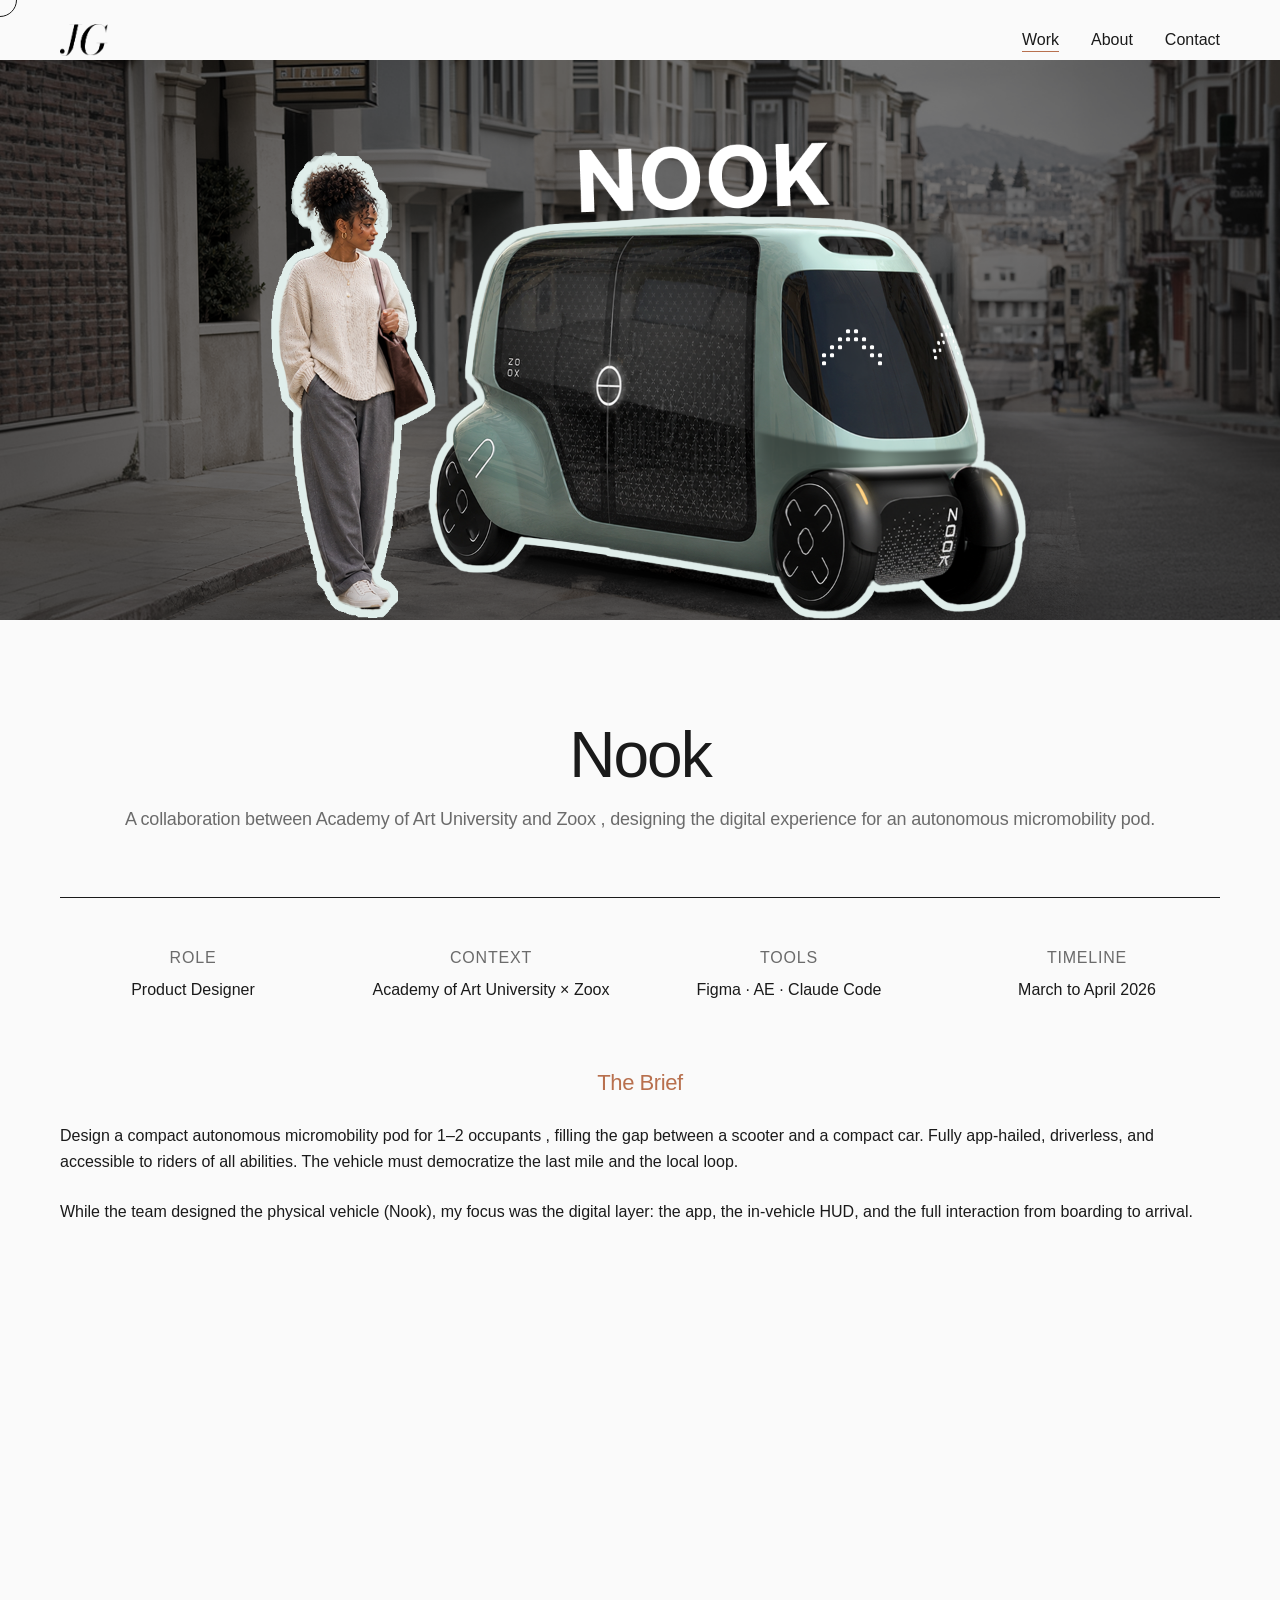
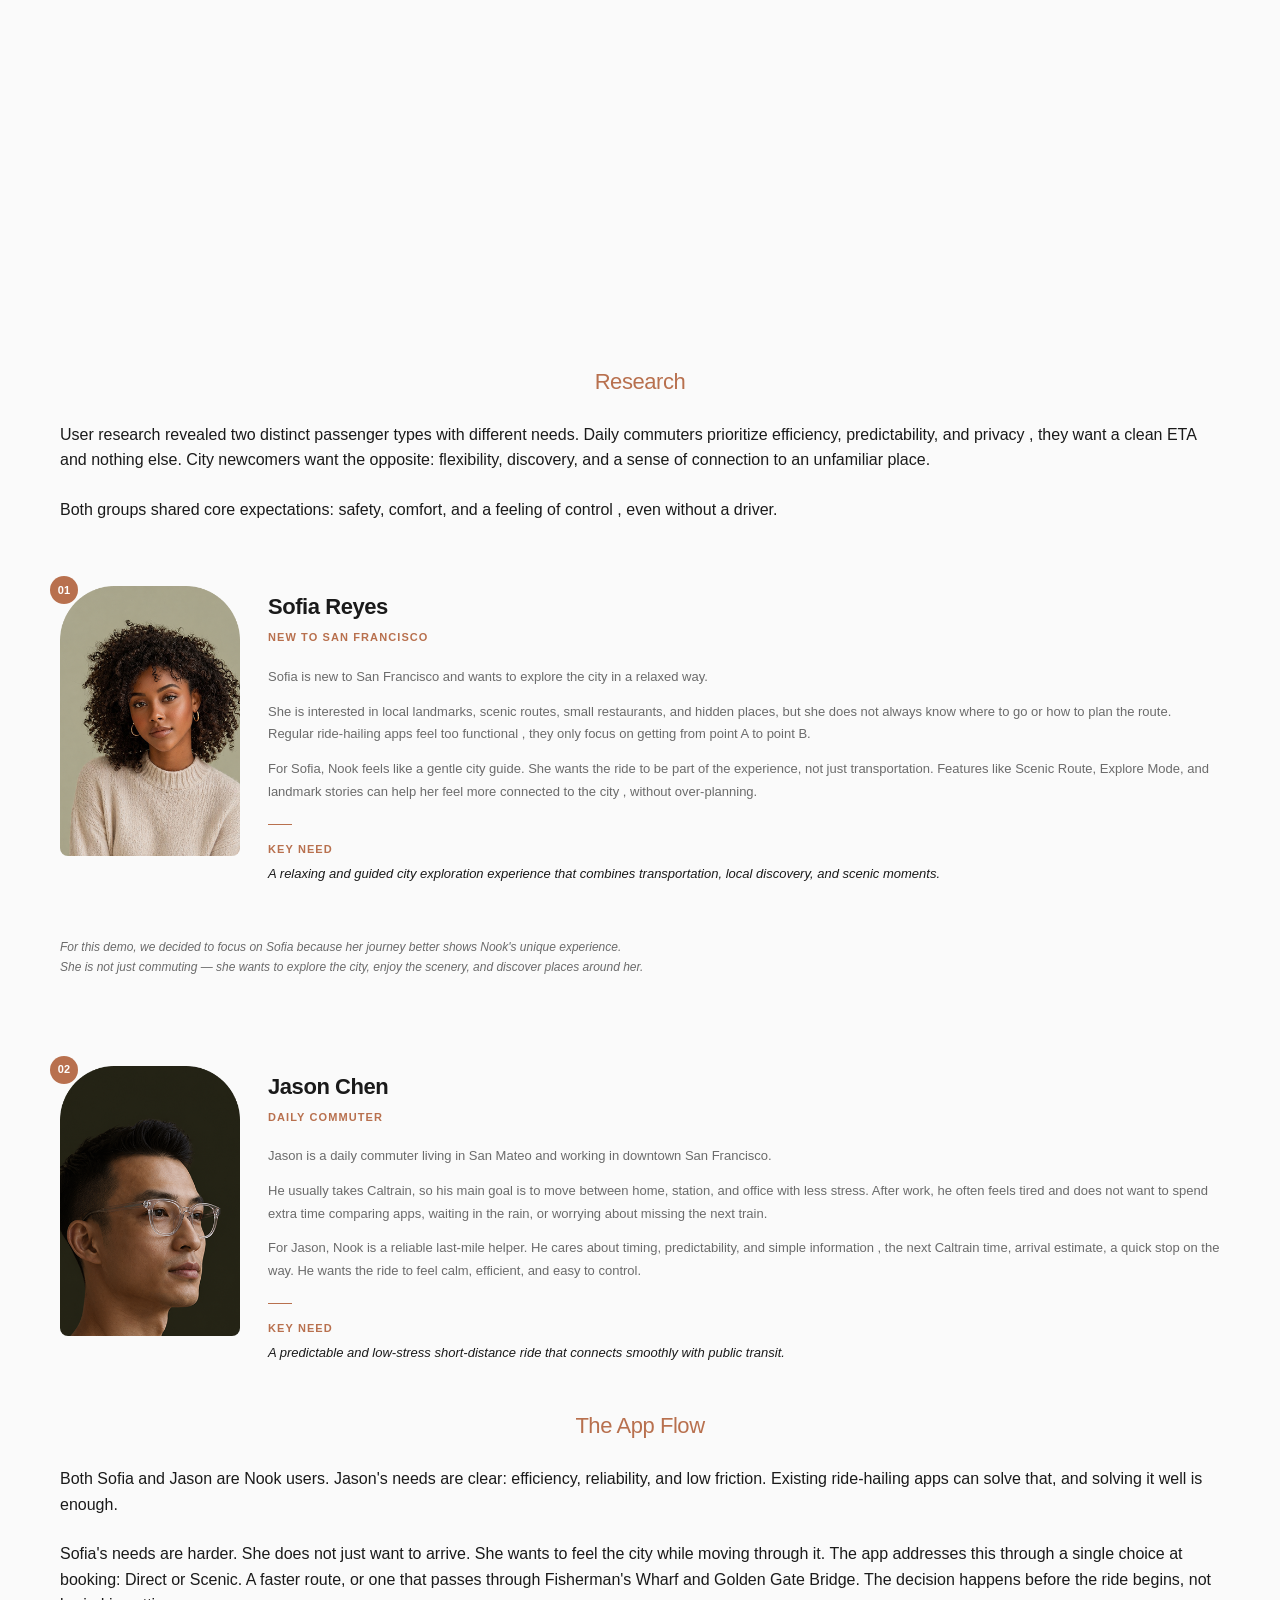
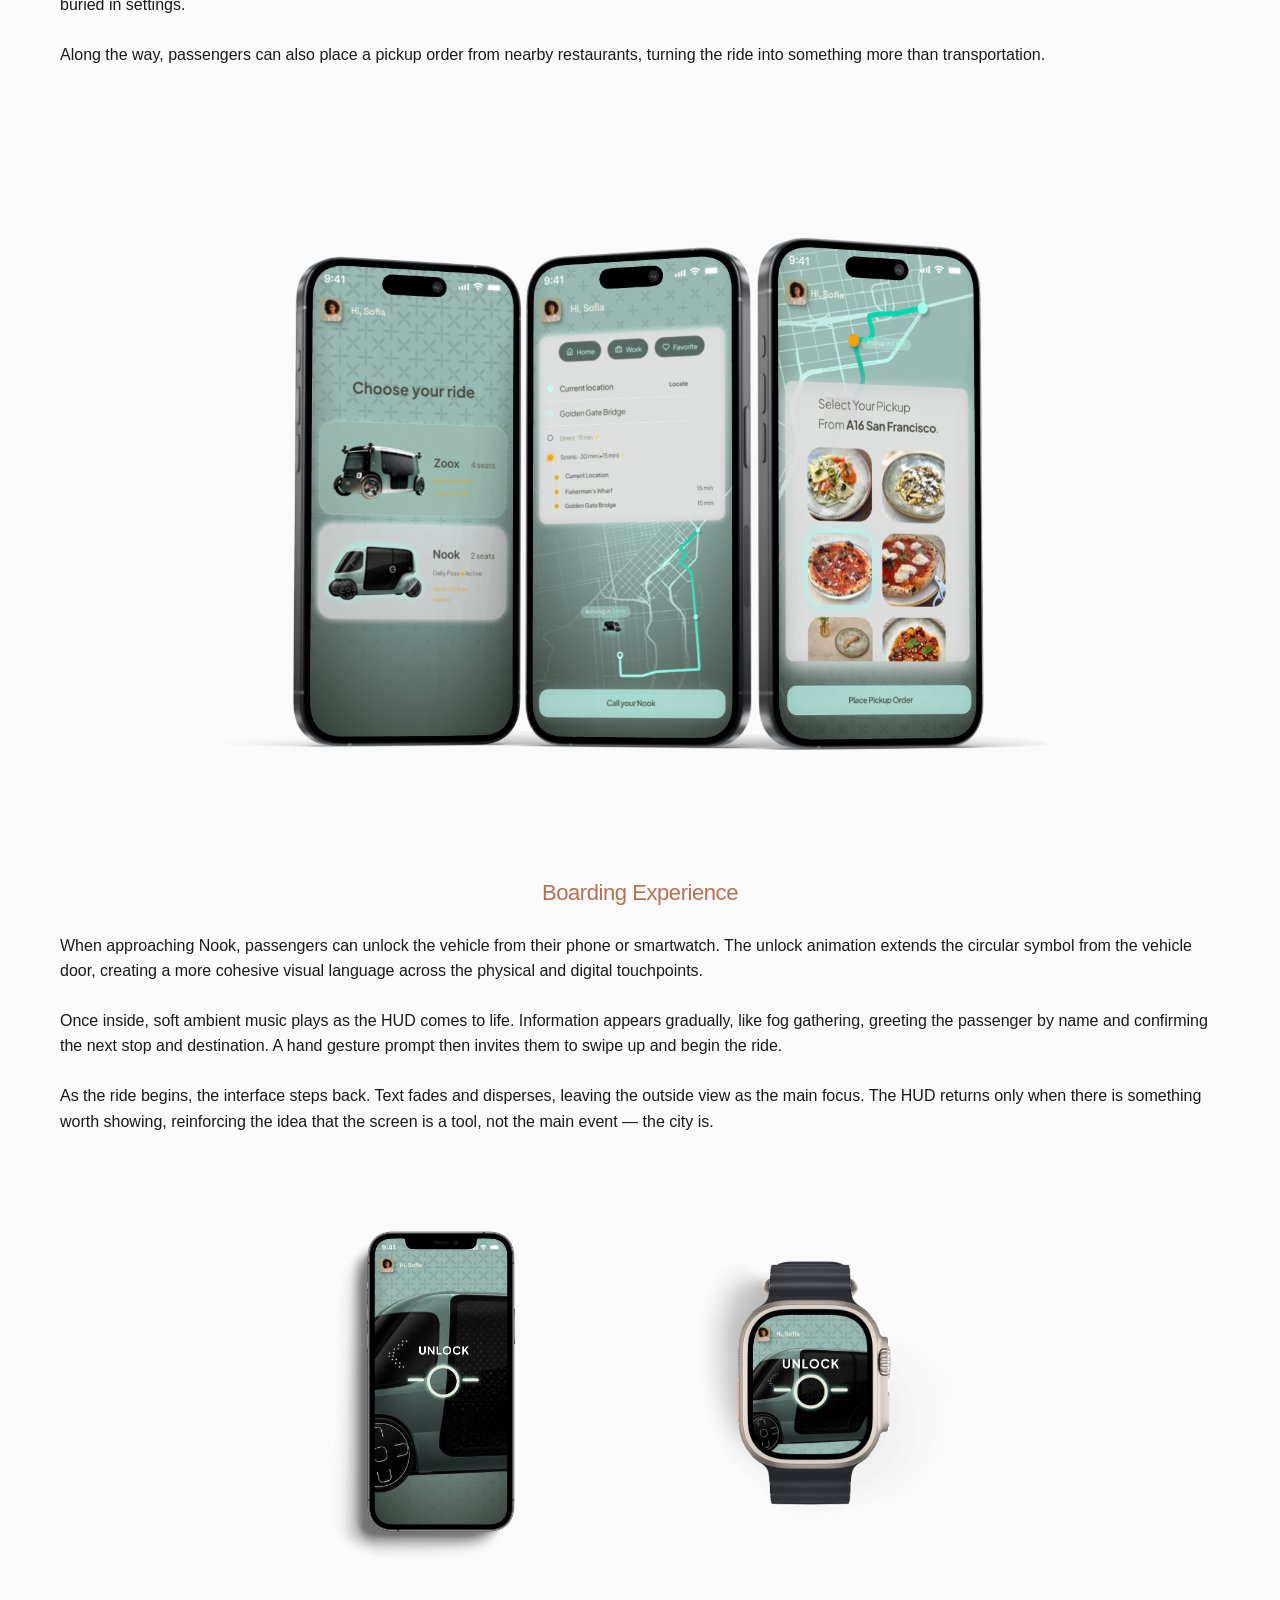
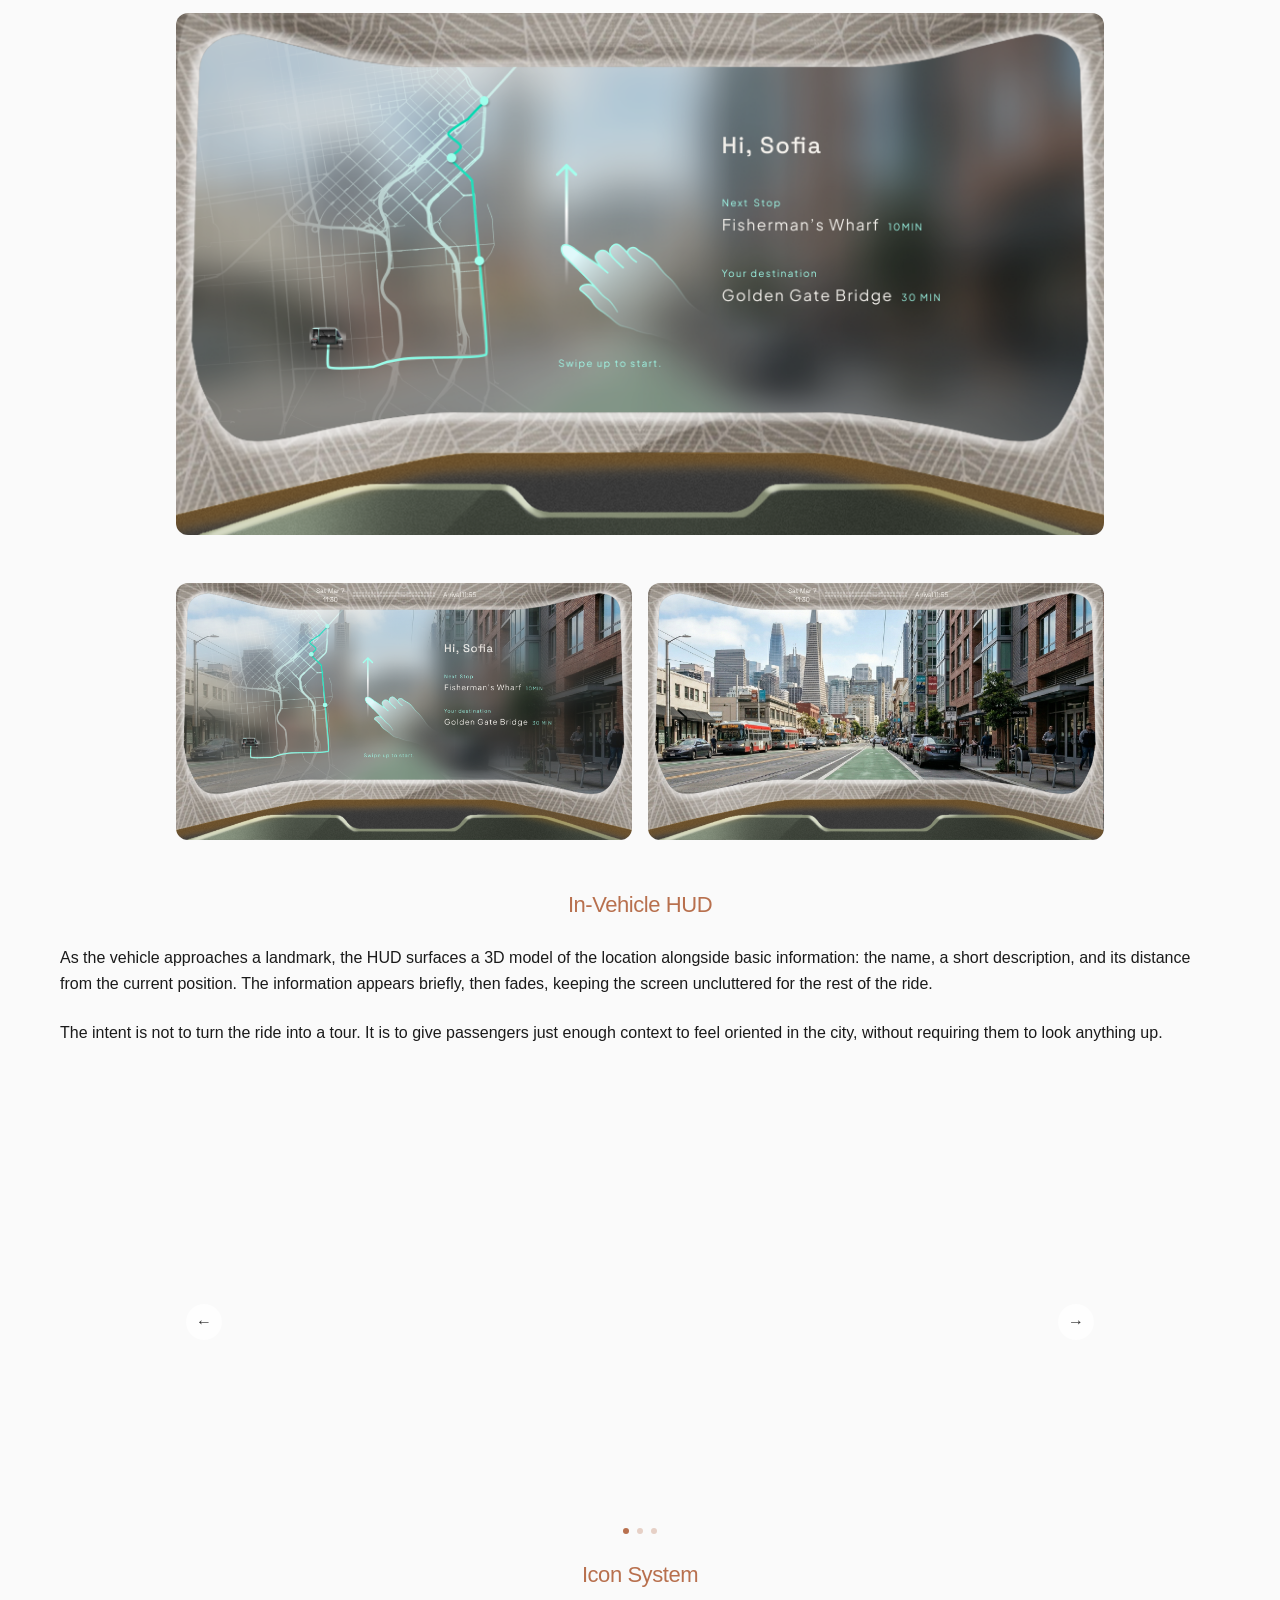
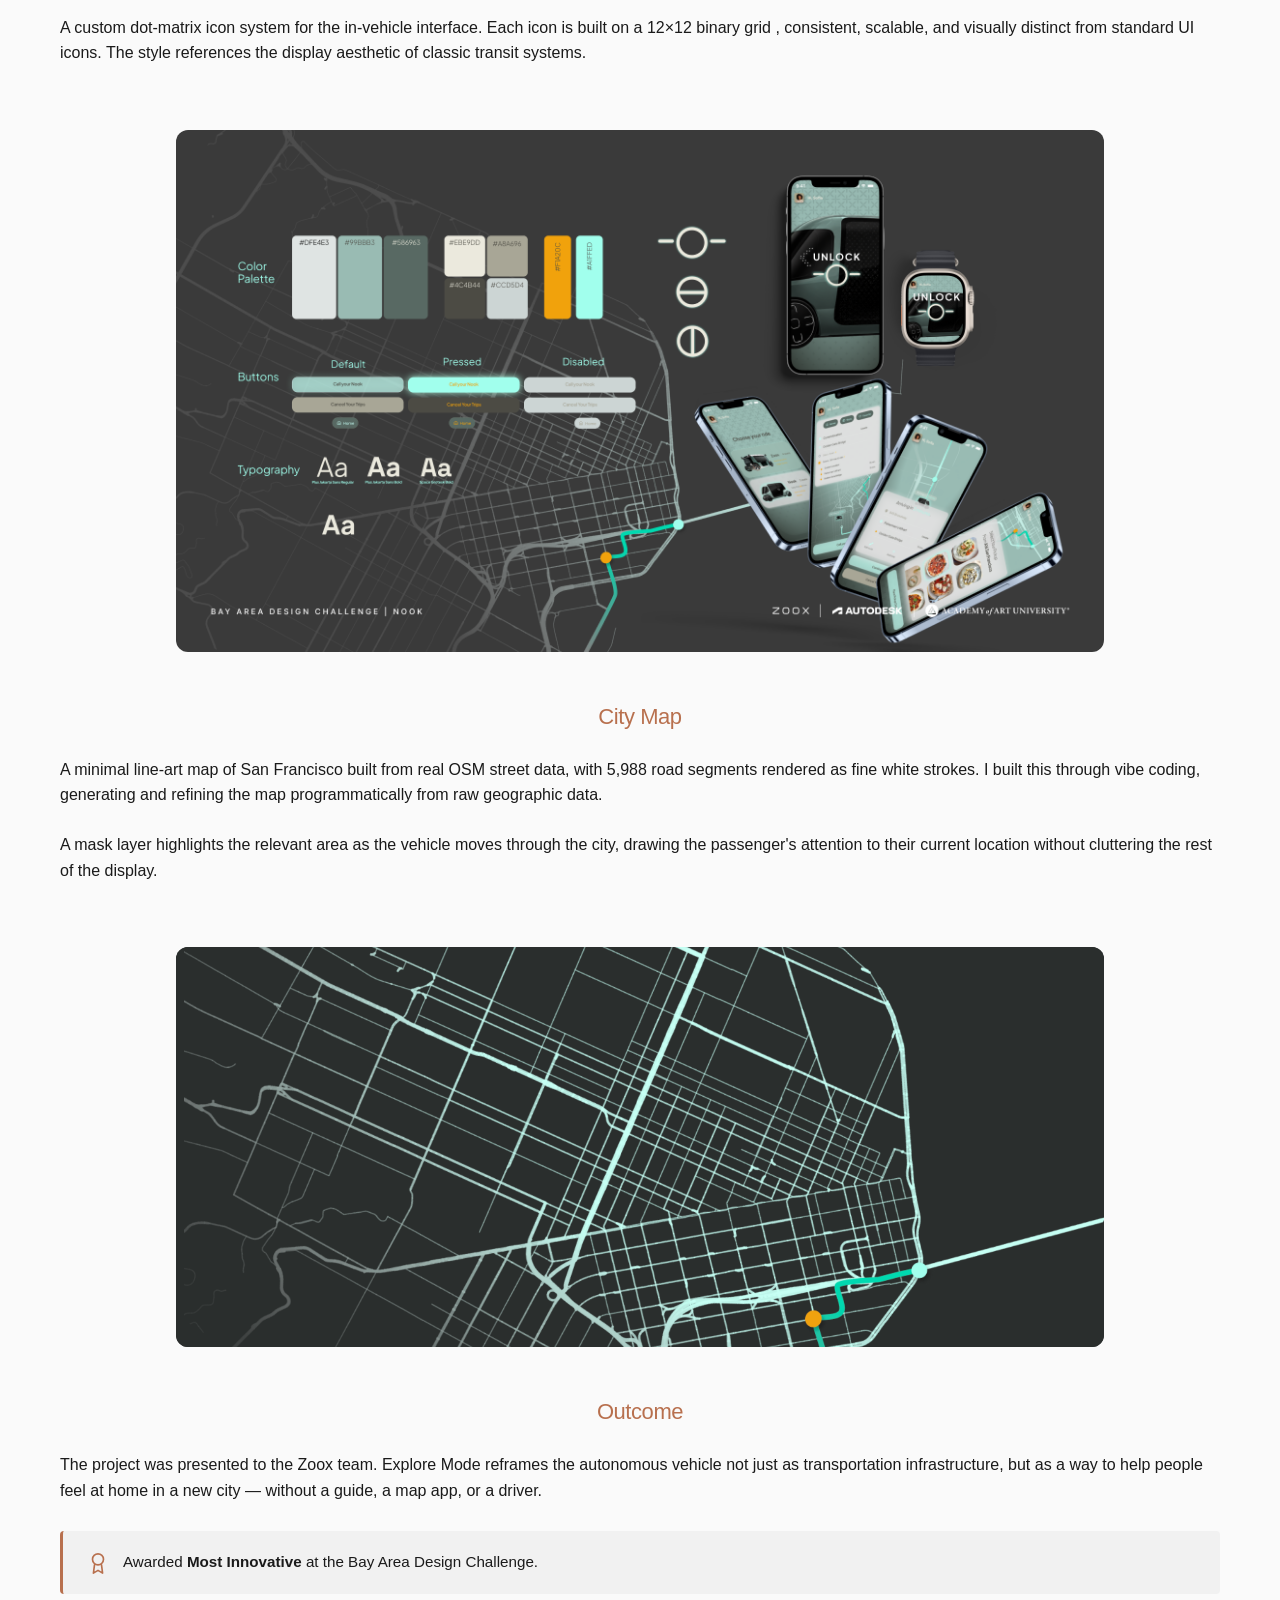
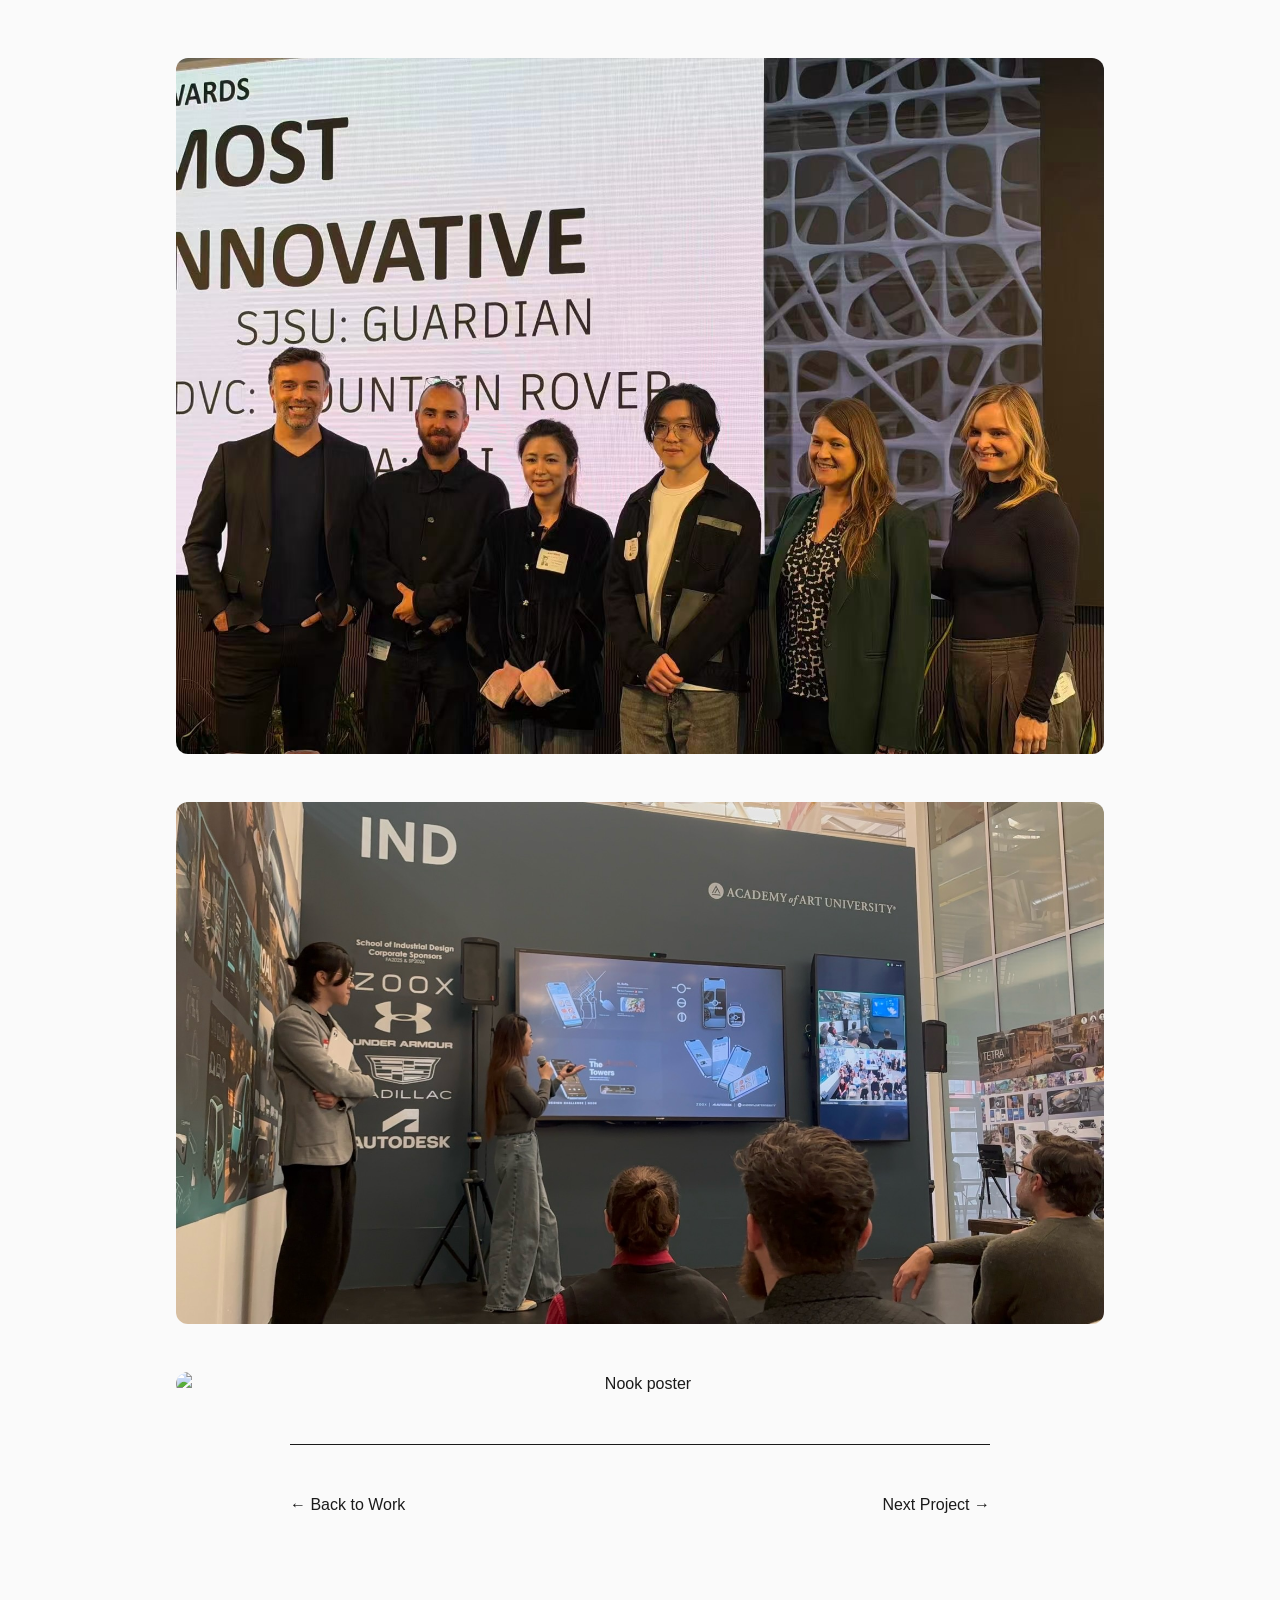
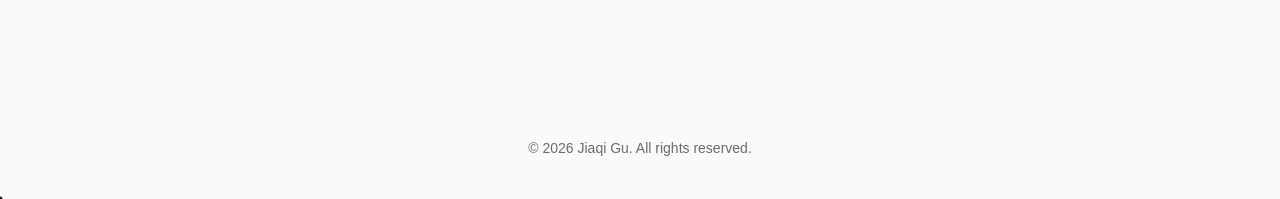
==== commit ae6a1a74: "Update DecorMatters case study with AI content and filter sections - Add AI-Assisted Content Creatio" ====
--- a/project-1.html
+++ b/project-1.html
@@ -82,9 +82,7 @@
             align-items: start;
         }
         .persona-card-primary {
-            border: 1px solid rgba(184,112,78,0.35);
-            border-radius: 12px;
-            padding: 24px;
+            padding: 0;
         }
         .persona-photo-wrap {
             position: relative;
@@ -164,92 +162,12 @@
 
         .persona-focus-note {
             font-size: 12px;
-            color: #B8704E;
+            color: var(--text-secondary);
             font-style: italic;
             line-height: 1.65;
-            padding: 12px 16px;
-            border-left: 2px solid #B8704E;
-            margin: 0 0 40px;
+            margin: 0 0 48px;
             text-align: left;
         }
-        /* Timeline */
-        .timeline-nav {
-            position: fixed;
-            left: 32px;
-            top: 50%;
-            transform: translateY(-50%);
-            display: flex;
-            flex-direction: column;
-            align-items: flex-start;
-            z-index: 100;
-        }
-        .timeline-item {
-            display: flex;
-            align-items: center;
-            gap: 10px;
-            cursor: pointer;
-            text-decoration: none;
-            position: relative;
-        }
-        .timeline-dot-wrap {
-            display: flex;
-            flex-direction: column;
-            align-items: center;
-            flex-shrink: 0;
-        }
-        .timeline-dot {
-            width: 7px;
-            height: 7px;
-            border-radius: 50%;
-            background: rgba(184,112,78,0.45);
-            flex-shrink: 0;
-            transition: background 0.25s, transform 0.25s, box-shadow 0.25s;
-            z-index: 1;
-        }
-        .timeline-line {
-            width: 1.5px;
-            height: 28px;
-            background: rgba(184,112,78,0.3);
-        }
-        .timeline-item:last-child .timeline-line {
-            display: none;
-        }
-        .timeline-label {
-            font-size: 10px;
-            letter-spacing: 0.08em;
-            text-transform: uppercase;
-            color: rgba(184,112,78,0.5);
-            white-space: nowrap;
-            transition: color 0.25s, opacity 0.25s;
-            opacity: 0.5;
-            font-family: var(--font-body, sans-serif);
-            padding-bottom: 28px;
-        }
-        .timeline-item:hover .timeline-label,
-        .timeline-item.active .timeline-label {
-            opacity: 1;
-        }
-        .timeline-item.active .timeline-dot {
-            background: #B8704E;
-            transform: scale(1.5);
-            animation: dot-pulse 2s ease-in-out infinite;
-        }
-        .timeline-item.active .timeline-label {
-            opacity: 1;
-            color: #B8704E;
-        }
-        .timeline-item:hover .timeline-dot {
-            background: #B8704E;
-            box-shadow: 0 0 6px 3px rgba(184,112,78,0.5);
-        }
-        .timeline-item:hover .timeline-label {
-            opacity: 1;
-            color: #B8704E;
-        }
-        @media (max-width: 1100px) {
-            .timeline-nav { display: none; }
-        }
-
         .project-section-title { color: #B8704E; }
         [id^="section-"] { scroll-margin-top: 100px; }
 
@@ -338,33 +256,6 @@
         </div>
     </nav>
 
-    <nav class="timeline-nav" aria-label="Page sections">
-        <a href="#section-brief" class="timeline-item" data-target="section-brief">
-            <span class="timeline-dot-wrap"><span class="timeline-dot"></span><span class="timeline-line"></span></span><span class="timeline-label">The Brief</span>
-        </a>
-        <a href="#section-research" class="timeline-item" data-target="section-research">
-            <span class="timeline-dot-wrap"><span class="timeline-dot"></span><span class="timeline-line"></span></span><span class="timeline-label">Research</span>
-        </a>
-        <a href="#section-appflow" class="timeline-item" data-target="section-appflow">
-            <span class="timeline-dot-wrap"><span class="timeline-dot"></span><span class="timeline-line"></span></span><span class="timeline-label">App Flow</span>
-        </a>
-        <a href="#section-boarding" class="timeline-item" data-target="section-boarding">
-            <span class="timeline-dot-wrap"><span class="timeline-dot"></span><span class="timeline-line"></span></span><span class="timeline-label">Boarding</span>
-        </a>
-        <a href="#section-hud" class="timeline-item" data-target="section-hud">
-            <span class="timeline-dot-wrap"><span class="timeline-dot"></span><span class="timeline-line"></span></span><span class="timeline-label">In-Vehicle<br>HUD</span>
-        </a>
-        <a href="#section-icons" class="timeline-item" data-target="section-icons">
-            <span class="timeline-dot-wrap"><span class="timeline-dot"></span><span class="timeline-line"></span></span><span class="timeline-label">Icon<br>System</span>
-        </a>
-        <a href="#section-map" class="timeline-item" data-target="section-map">
-            <span class="timeline-dot-wrap"><span class="timeline-dot"></span><span class="timeline-line"></span></span><span class="timeline-label">City Map</span>
-        </a>
-        <a href="#section-outcome" class="timeline-item" data-target="section-outcome">
-            <span class="timeline-dot-wrap"><span class="timeline-dot"></span><span class="timeline-line"></span></span><span class="timeline-label">Outcome</span>
-        </a>
-    </nav>
-
     <div class="project-hero">
         <img src="images/zoox_cover.png" alt="Nook">
     </div>
@@ -409,7 +300,7 @@
                 </div>
 
                 <div class="video-embed">
-                    <iframe src="https://www.youtube.com/embed/SLRP7ri02no" title="Nook , Brief Overview" frameborder="0" allow="accelerometer; autoplay; clipboard-write; encrypted-media; gyroscope; picture-in-picture" allowfullscreen></iframe>
+                    <iframe src="https://www.youtube.com/embed/vVgcmsSbFbQ" title="Nook , Brief Overview" frameborder="0" allow="accelerometer; autoplay; clipboard-write; encrypted-media; gyroscope; picture-in-picture" allowfullscreen></iframe>
                 </div>
 
                 <div class="project-text" id="section-research">
@@ -472,7 +363,7 @@
                     </p>
                 </div>
 
-                <img src="images/zoox_1.png" alt="Nook app flow" style="width:55%; display:block; margin: 24px auto; border-radius:12px;">
+                <img src="images/zoox_1.png" alt="Nook app flow" style="width:80%; display:block; margin: 48px auto; border-radius:12px;">
 
                 <div class="project-text" id="section-boarding">
                     <h2 class="project-section-title">Boarding Experience</h2>
@@ -487,13 +378,13 @@
                     </p>
                 </div>
 
-                <div style="width:60%; margin: 24px auto; display:flex; gap:0; align-items:flex-start;">
+                <div style="width:72%; margin: 48px auto; display:flex; gap:0; align-items:flex-start;">
                     <img src="images/zoox_unlock.png" alt="Boarding unlock" style="width:50%; border-radius:12px;">
                     <img src="images/zoox_watch.png" alt="Boarding watch" style="width:50%; border-radius:12px; margin-top:48px; margin-left:-40px;">
                 </div>
 
-                <img src="images/zoox_2.png" alt="HUD boarding screen" style="width:70%; display:block; margin: 24px auto; border-radius:12px;">
-                <div class="screenshots-row-2" style="width:70%; margin: 16px auto;">
+                <img src="images/zoox_2.png" alt="HUD boarding screen" style="width:80%; display:block; margin: 48px auto; border-radius:12px;">
+                <div class="screenshots-row-2" style="width:80%; margin: 16px auto 48px;">
                     <img src="images/zoox_2_1.png" alt="HUD fading" style="width:100%; border-radius:12px;">
                     <img src="images/zoox_2_2.png" alt="Screen clears to city view" style="width:100%; border-radius:12px;">
                 </div>
@@ -536,7 +427,7 @@
                     </p>
                 </div>
 
-                <img src="images/zoox_ux.png" alt="Icon System" style="width:70%; display:block; border-radius:12px; margin: 24px auto;">
+                <img src="images/zoox_ux.png" alt="Icon System" style="width:80%; display:block; border-radius:12px; margin: 48px auto;">
 
                 <div class="project-text" id="section-map">
                     <h2 class="project-section-title">City Map</h2>
@@ -548,7 +439,7 @@
                     </p>
                 </div>
 
-                <div style="background:#2a2e2d; border-radius:12px; overflow:hidden; height:400px; width:70%; margin: 24px auto;">
+                <div style="background:#2a2e2d; border-radius:12px; overflow:hidden; height:400px; width:80%; margin: 48px auto;">
                     <img src="images/zoox_map.png" alt="SF city map" style="width:100%; height:100%; object-fit:cover; object-position:30% 70%; display:block;">
                 </div>
 
@@ -565,9 +456,9 @@
                     </div>
                 </div>
 
-                <img src="images/zoox_presentation.jpg" alt="Bay Area Design Challenge — Most Innovative award" style="width:70%; display:block; margin:24px auto; border-radius:12px;">
-                <img src="images/zoox_team.JPG" alt="Zoox presentation" style="width:70%; display:block; margin:24px auto; border-radius:12px;">
-                <img src="images/zoox_poster.png" alt="Nook poster" style="width:70%; display:block; margin:24px auto; border-radius:12px;">
+                <img src="images/zoox_presentation.jpg" alt="Bay Area Design Challenge — Most Innovative award" style="width:80%; display:block; margin:48px auto; border-radius:12px;">
+                <img src="images/zoox_team.JPG" alt="Zoox presentation" style="width:80%; display:block; margin:48px auto; border-radius:12px;">
+                <img src="images/zoox_poster.png" alt="Nook poster" style="width:80%; display:block; margin:48px auto; border-radius:12px;">
 
             </div>
 
@@ -603,32 +494,6 @@
             dots.forEach((dot, i) => dot.addEventListener('click', () => goTo(i)));
         })();
 
-        (function () {
-            const items = document.querySelectorAll('.timeline-item');
-            const sections = Array.from(items).map(item =>
-                document.getElementById(item.dataset.target)
-            ).filter(Boolean);
-
-            const observer = new IntersectionObserver((entries) => {
-                entries.forEach(entry => {
-                    if (entry.isIntersecting) {
-                        items.forEach(i => i.classList.remove('active'));
-                        const active = document.querySelector(`.timeline-item[data-target="${entry.target.id}"]`);
-                        if (active) active.classList.add('active');
-                    }
-                });
-            }, { rootMargin: '-10% 0px -80% 0px' });
-
-            sections.forEach(s => observer.observe(s));
-
-            items.forEach(item => {
-                item.addEventListener('click', e => {
-                    e.preventDefault();
-                    const target = document.getElementById(item.dataset.target);
-                    if (target) target.scrollIntoView({ behavior: 'smooth', block: 'start' });
-                });
-            });
-        })();
     </script>
 </body>
 </html>
--- a/styles.css
+++ b/styles.css
@@ -153,8 +153,8 @@
     /* Color Variables */
     --text-primary: #1A1A1A;
     --text-secondary: #6B6B6B;
-    --text-light: #AAA59F;
-    --bg-primary: #F0EDE7;
+    --text-light: #AAAAAA;
+    --bg-primary: #FAFAFA;
     --accent: #B8704E;
     
     /* Font Variables */
@@ -210,7 +210,7 @@
 
 @media (hover: none) {
     .navbar {
-        background-color: rgba(248, 244, 240, 0.75);
+        background-color: rgba(250, 250, 250, 0.75);
         backdrop-filter: blur(12px);
         -webkit-backdrop-filter: blur(12px);
     }
@@ -535,7 +535,8 @@
 .work-list.show-all-grid {
     display: grid !important;
     grid-template-columns: 1fr 1fr !important;
-    gap: 16px !important;
+    column-gap: 20px !important;
+    row-gap: 40px !important;
 }
 
 .work-list.show-all-grid > .work-category {
@@ -1300,7 +1301,6 @@
     padding: 18px 20px;
     gap: 6px;
     box-sizing: border-box;
-    border-top: 1px solid var(--text-light);
 }
 
 .work-item-tag {
@@ -1349,23 +1349,6 @@
     color: var(--text-secondary);
 }
 
-.work-item-content-container::after {
-    content: 'View →';
-    font-size: 11px;
-    font-weight: 400;
-    letter-spacing: 0.1em;
-    text-transform: uppercase;
-    color: var(--accent);
-    margin-top: auto;
-    opacity: 0;
-    transform: translateY(4px);
-    transition: opacity 0.25s ease, transform 0.25s ease;
-}
-
-.work-item-with-media:hover .work-item-content-container::after {
-    opacity: 1;
-    transform: translateY(0);
-}
 
 .work-link-column {
     flex-direction: column;
@@ -1388,6 +1371,12 @@
 /* Coming soon: same 16:9 */
 .work-list.show-all-grid > [data-category="coming-soon"] article {
     aspect-ratio: 16 / 9 !important;
+}
+
+/* Solo card: span full row */
+.work-list.show-all-grid > .work-category.work-category-solo article {
+    grid-column: 1 / -1 !important;
+    aspect-ratio: 16 / 4 !important;
 }
 
 .work-link-row {
@@ -1464,18 +1453,24 @@
     }
 }
 
-/* Mobile: single column cards */
-@media (max-width: 600px) {
-    .work-list.show-all-grid {
-        grid-template-columns: 1fr !important;
-        gap: 16px !important;
-    }
-
-    .work-list.show-all-grid .work-item {
-        aspect-ratio: 16 / 9 !important;
-    }
-
-    /* Featured card: vertical stack on mobile */
+/* Solo cards on small screens: fixed image height instead of aspect-ratio */
+@media (max-width: 860px) {
+    .work-list.show-all-grid > .work-category.work-category-solo article {
+        aspect-ratio: unset !important;
+        height: auto !important;
+    }
+    .work-list.show-all-grid > .work-category.work-category-solo .work-item-media-container {
+        height: 220px !important;
+        width: 100% !important;
+    }
+    .work-list.show-all-grid > .work-category.work-category-solo .work-item-content-container {
+        height: auto !important;
+        min-height: 0 !important;
+    }
+}
+
+/* Medium viewports: stack featured card before text gets cramped */
+@media (max-width: 860px) {
     .work-list.show-all-grid > .work-category-featured article,
     .work-list.show-all-grid article.work-item-featured,
     .work-list.show-all-grid .work-item.work-item-featured,
@@ -1490,14 +1485,14 @@
     }
     .work-link-row .work-item-media-container {
         width: 100% !important;
-        height: 200px !important;
+        height: 280px !important;
         flex-shrink: 0;
     }
     .work-link-row .work-item-content-container {
         width: 100% !important;
         height: auto !important;
         min-height: 0 !important;
-        padding: 18px 20px !important;
+        padding: 24px 28px !important;
         align-items: flex-start;
         justify-content: flex-start !important;
         text-align: left;
@@ -1510,6 +1505,26 @@
         overflow: visible !important;
         text-overflow: unset !important;
     }
+}
+
+/* Mobile: single column cards */
+@media (max-width: 600px) {
+    .work-list.show-all-grid {
+        grid-template-columns: 1fr !important;
+        gap: 16px !important;
+    }
+
+    .work-list.show-all-grid .work-item {
+        aspect-ratio: 16 / 9 !important;
+    }
+
+    /* Tighten image height and padding on small phones */
+    .work-link-row .work-item-media-container {
+        height: 200px !important;
+    }
+    .work-link-row .work-item-content-container {
+        padding: 18px 20px !important;
+    }
 
     .work-intro-name strong {
         font-size: 36px;
@@ -1544,7 +1559,8 @@
 /* iPad: keep 2 columns, tighten spacing */
 @media (min-width: 601px) and (max-width: 1024px) {
     .work-list.show-all-grid {
-        gap: 16px !important;
+        column-gap: 20px !important;
+        row-gap: 40px !important;
     }
 
     .work-intro-name strong {
